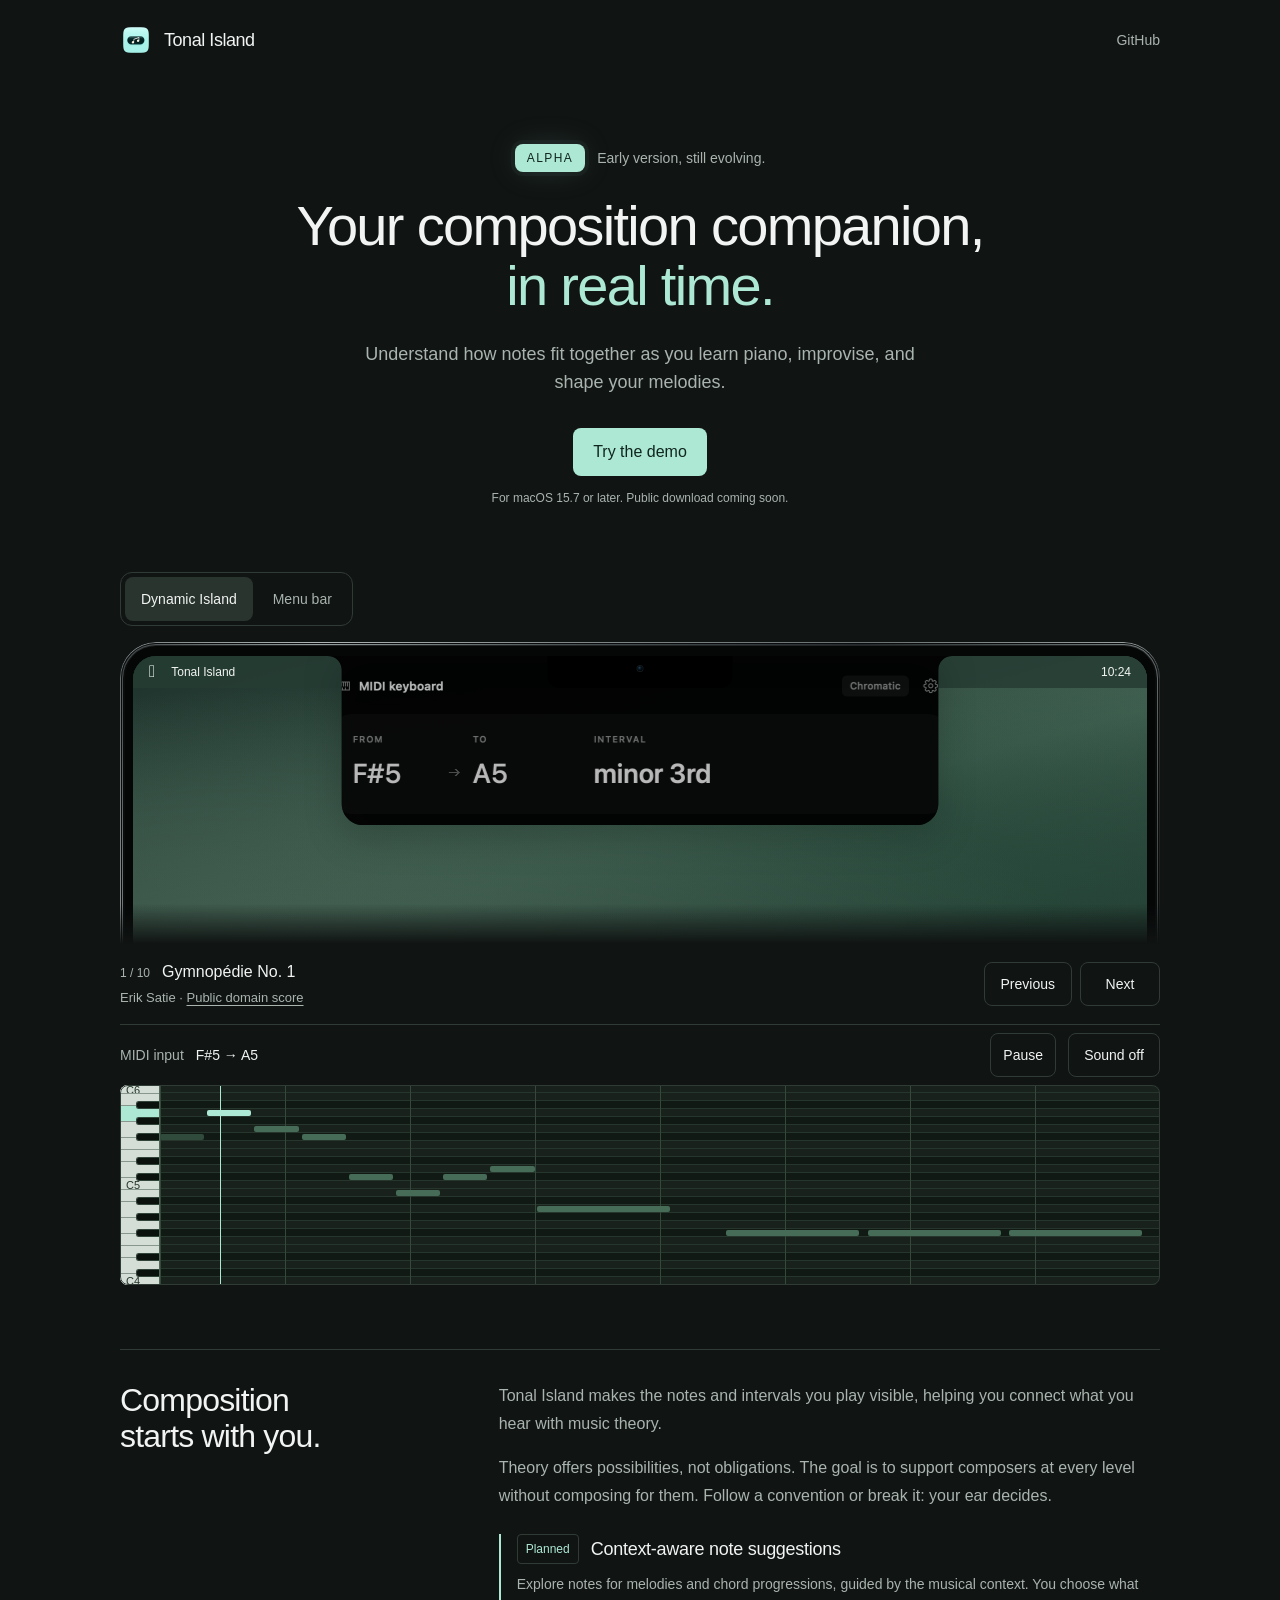
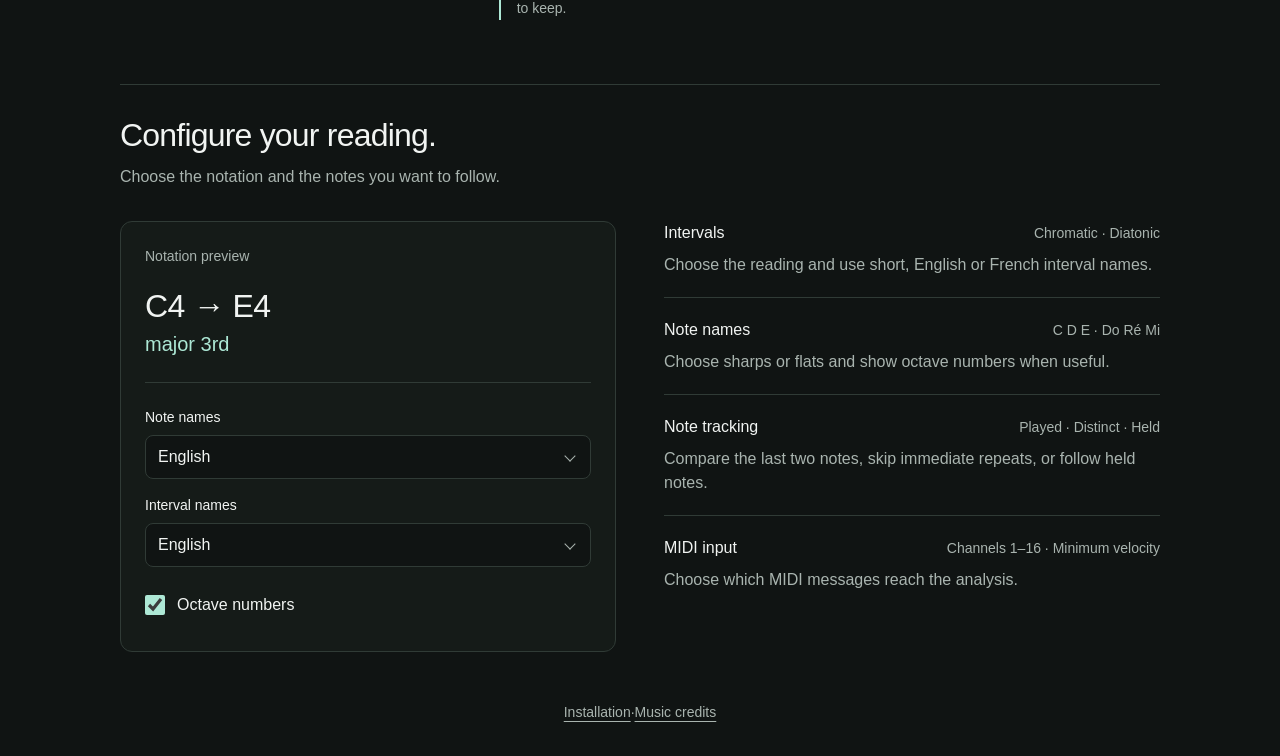
==== site/index.html @ 8c6af400 "feat(site): migrate public distribution to tonal-island-app" ====
<!doctype html>
<html lang="en">
<head>
  <meta charset="utf-8">
  <meta name="viewport" content="width=device-width, initial-scale=1">
  <title>Tonal Island — Your composition companion</title>
  <meta name="description" content="See the notes and intervals you play in real time. A macOS composition companion, with a live interactive demo.">
  <meta name="theme-color" content="#101413">
  <meta name="color-scheme" content="dark">
  <meta property="og:type" content="website">
  <meta property="og:title" content="Tonal Island — Your composition companion">
  <meta property="og:description" content="See the notes and intervals you play in real time. A macOS composition companion, with a live interactive demo.">
  <meta property="og:url" content="https://fmhun.github.io/tonal-island-app/">
  <link rel="canonical" href="https://fmhun.github.io/tonal-island-app/">
  <link rel="icon" type="image/png" href="./favicon.png">
  <link rel="stylesheet" href="./assets/site.css">
  <script type="module" src="./assets/demo.js"></script>
  <script type="module" src="./assets/downloads.js"></script>
</head>
<body>
<div id="tonal-site-v2" aria-label="Tonal Island">
  <div class="ti-container">
    <header class="ti-header">
      <a class="ti-brand" href="#tonal-site-v2" aria-label="Tonal Island home">
        <img src="./assets/native/8988c69071413de0ede1.png" width="32" height="32" alt="" />
        <span>Tonal Island</span>
      </a>
      <nav class="ti-nav" aria-label="Main navigation">
        <a href="https://github.com/fmhun/tonal-island-app" target="_blank" rel="noopener noreferrer">GitHub</a>
      </nav>
    </header>
    <main>
      <section class="ti-intro" aria-labelledby="ti-title">
        <p class="ti-release"><span class="ti-alpha-badge">ALPHA</span><span class="ti-release-copy">Early version, still evolving.</span></p>
        <h1 id="ti-title">Your composition companion,<br /><span class="ti-title-accent">in real time.</span></h1>
        <p class="ti-lead">Understand how notes fit together as you learn piano, improvise, and shape your melodies.</p>
        <div class="ti-actions">
          <a class="ti-download" href="#ti-demo">Try the demo</a>
        </div>
        <p class="ti-requirements">For macOS 15.7 or later. Public download coming soon.</p>
      </section>
      <section id="ti-demo" class="ti-demo" aria-label="Product demonstration">
        <div class="ti-demo-toolbar">
          <div class="ti-modes" role="tablist" aria-label="App presentation mode">
            <button class="ti-mode" type="button" role="tab" id="ti-mode-island" aria-selected="true" aria-controls="ti-demo-panel" data-mode="island">Dynamic Island</button>
            <button class="ti-mode" type="button" role="tab" id="ti-mode-menu" aria-selected="false" aria-controls="ti-demo-panel" data-mode="menu">Menu bar</button>
          </div>
        </div>
        <div id="ti-demo-panel" role="tabpanel" aria-labelledby="ti-mode-island">
          <div class="ti-macbook">
            <div class="ti-display-bezel">
              <div class="ti-stage" data-mode="island" data-open="false" data-visible="false" aria-label="A Mac menu bar with Tonal Island showing C4 to E4, major 3rd">
                <div class="ti-wallpaper" aria-hidden="true"></div>
                <div class="ti-menubar">
                  <div class="ti-menu-left"><span class="ti-apple" aria-hidden="true"></span><span class="ti-menu-app">Tonal Island</span></div>
                  <div class="ti-menu-right">
                    <button class="ti-menu-interval" type="button" aria-label="Open Tonal Island in the menu bar" aria-expanded="false" hidden><img src="./assets/native/fe23301d2d1006d70e59.webp" alt="major 3rd" /></button>
                    <span aria-hidden="true">10:24</span>
                  </div>
                </div>
                <div class="ti-notch" aria-hidden="true"></div>
                <div class="ti-camera" aria-hidden="true"></div>
                <div class="ti-native" role="img" aria-label="Tonal Island: C4 to E4, major 3rd, 4 semitones">
                  <div class="ti-native-content">
                    <div class="ti-native-backdrop"></div>
                    <img class="ti-expanded-image" src="./assets/native/6e8cba0d7138c01b5985.webp" width="1360" height="416" alt="" aria-hidden="true" />
                    <img class="ti-compact-image" src="./assets/native/029b6e7f99f7ad53f0cb.webp" width="1360" height="416" alt="" aria-hidden="true" />
                    <div class="ti-expanded-values" aria-hidden="true">
                      <img class="ti-native-from" alt="" />
                      <img class="ti-native-to" alt="" />
                      <img class="ti-native-interval" alt="" />
                      <img class="ti-native-footer" alt="" />
                    </div>
                    <div class="ti-compact-values" aria-hidden="true"><img class="ti-native-compact-title" alt="" /></div>
                  </div>
                </div>
                <button class="ti-island-trigger" type="button" aria-label="Open Tonal Island" aria-expanded="false"></button>
              </div>
            </div>
          </div>
          <div class="ti-demo-footer">
            <div class="ti-midi-demo">
  <div class="ti-track-bar">
    <div class="ti-track-meta" aria-live="polite" aria-atomic="true">
      <div class="ti-track-heading"><span class="ti-track-counter">1 / 10</span><span class="ti-track-title">Gymnopédie No. 1</span></div>
      <p class="ti-track-credit"><span class="ti-track-composer">Erik Satie</span><span aria-hidden="true"> · </span><a class="ti-track-source" href="https://www.mutopiaproject.org/cgibin/piece-info.cgi?id=37" target="_blank" rel="noopener noreferrer">Public domain score</a></p>
    </div>
    <div class="ti-track-navigation" role="group" aria-label="Choose a melody">
      <button class="ti-track-previous cursor-interaction" type="button" aria-label="Previous melody">Previous</button>
      <button class="ti-track-next cursor-interaction" type="button" aria-label="Next melody">Next</button>
    </div>
  </div>
  <div class="ti-midi-toolbar">
    <span class="ti-midi-label">MIDI input</span>
    <span class="ti-playback-notes">G4 → C4</span>
    <button class="ti-playback-toggle cursor-interaction" type="button" aria-label="Play the demo">Play</button>
    <button class="ti-sound-toggle cursor-interaction" type="button" aria-label="Turn sound on" aria-pressed="false">Sound off</button>
  </div>
  <p class="ti-audio-notice" role="status" hidden>Audio unavailable in this preview.</p>
  <div class="ti-piano-roll" role="img" aria-label="MIDI piano roll from C4 to C5">
    <div class="ti-roll-keys" aria-hidden="true"></div>
    <div class="ti-roll-grid" aria-hidden="true">
      <div class="ti-roll-notes"></div>
      <div class="ti-playhead"></div>
    </div>
  </div>
</div>


          </div>
        </div>
      </section>
      <section class="ti-philosophy" aria-labelledby="ti-philosophy-title">
        <h2 id="ti-philosophy-title">Composition starts with you.</h2>
        <div class="ti-philosophy-copy">
          <p>Tonal Island makes the notes and intervals you play visible, helping you connect what you hear with music theory.</p>
          <p>Theory offers possibilities, not obligations. The goal is to support composers at every level without composing for them. Follow a convention or break it: your ear decides.</p>
          <aside class="ti-roadmap" aria-labelledby="ti-roadmap-title">
            <div class="ti-roadmap-title"><span class="ti-planned">Planned</span><h3 id="ti-roadmap-title">Context-aware note suggestions</h3></div>
            <p>Explore notes for melodies and chord progressions, guided by the musical context. You choose what to keep.</p>
          </aside>
        </div>
      </section>
      <section class="ti-configuration" aria-labelledby="ti-configuration-title">
  <header class="ti-config-header">
    <h2 id="ti-configuration-title">Configure your reading.</h2>
    <p>Choose the notation and the notes you want to follow.</p>
  </header>

  <div class="ti-config-layout">
    <div class="ti-config-preview-panel">
      <p class="ti-config-preview-label">Notation preview</p>
      <div class="ti-config-preview" role="status" aria-live="polite" aria-atomic="true">
        <p class="ti-config-preview-notes" data-ti-config-notes>C4 → E4</p>
        <p class="ti-config-preview-interval" data-ti-config-interval>major 3rd</p>
      </div>

      <div class="ti-config-controls">
        <div class="ti-config-field">
          <label for="ti-config-language">Note names</label>
          <div class="ti-config-select">
            <select id="ti-config-language" class="cursor-interaction" name="ti-config-language">
              <option value="english" selected>English</option>
              <option value="latin">Latin</option>
            </select>
          </div>
        </div>

        <div class="ti-config-field">
          <label for="ti-config-naming">Interval names</label>
          <div class="ti-config-select">
            <select id="ti-config-naming" class="cursor-interaction" name="ti-config-naming">
              <option value="short">Short</option>
              <option value="english" selected>English</option>
              <option value="french">French</option>
            </select>
          </div>
        </div>

        <label class="ti-config-checkbox cursor-interaction" for="ti-config-octaves">
          <input id="ti-config-octaves" class="cursor-interaction" name="ti-config-octaves" type="checkbox" checked />
          <span>Octave numbers</span>
        </label>
      </div>
    </div>

    <div class="ti-config-capabilities">
      <div class="ti-config-row">
        <div class="ti-config-row-heading">
          <h3>Intervals</h3>
          <p class="ti-config-example">Chromatic · Diatonic</p>
        </div>
        <p class="ti-config-row-body">Choose the reading and use short, English or French interval names.</p>
      </div>
      <div class="ti-config-row">
        <div class="ti-config-row-heading">
          <h3>Note names</h3>
          <p class="ti-config-example">C D E · Do Ré Mi</p>
        </div>
        <p class="ti-config-row-body">Choose sharps or flats and show octave numbers when useful.</p>
      </div>
      <div class="ti-config-row">
        <div class="ti-config-row-heading">
          <h3>Note tracking</h3>
          <p class="ti-config-example">Played · Distinct · Held</p>
        </div>
        <p class="ti-config-row-body">Compare the last two notes, skip immediate repeats, or follow held notes.</p>
      </div>
      <div class="ti-config-row">
        <div class="ti-config-row-heading">
          <h3>MIDI input</h3>
          <p class="ti-config-example">Channels 1–16 · Minimum velocity</p>
        </div>
        <p class="ti-config-row-body">Choose which MIDI messages reach the analysis.</p>
      </div>
    </div>
  </div>
</section>


    </main>
  </div>
</div>

<footer class="site-footer"><a href="./installation.html">Installation</a><span aria-hidden="true"> · </span><a href="./music-credits.html">Music credits</a></footer>
</body>
</html>
---- site/assets/site.css ----
html { background: #101413; color-scheme: dark; }
    body { margin: 0; min-height: 100vh; }
    .site-footer { display: flex; justify-content: center; padding: 0 24px 32px;
      color: #a9b4af; font: 14px/24px -apple-system, BlinkMacSystemFont, "Segoe UI", sans-serif; }
    .site-footer a { color: inherit; text-underline-offset: 4px; }
    .credits { max-width: 720px; padding: 48px 24px; margin: auto; color: #f1f4f2;
      font: 16px/1.6 -apple-system, BlinkMacSystemFont, "Segoe UI", sans-serif; }
    .credits h1 { font-size: 32px; line-height: 1.2; letter-spacing: -.03em; }
    .credits a { color: #ade8d5; text-underline-offset: 4px; }
    .credits li { margin-block: 16px; }
    a:focus-visible { outline: 2px solid #ade8d5; outline-offset: 4px; }
#tonal-site-v2 {
      --ti-bg: #101413;
      --ti-text: #f1f4f2;
      --ti-secondary: #a9b4af;
      --ti-line: #303b36;
      --ti-mint: #ade8d5;
      --ti-ink: #10251d;
      --ti-space: 4px;
      color-scheme: dark;
      color: var(--ti-text);
      background: var(--ti-bg);
      font-family: -apple-system, BlinkMacSystemFont, "Segoe UI", sans-serif;
      font-size: 18px;
      line-height: 28px;
      font-weight: 400;
      text-align: left;
      isolation: isolate;
      -webkit-font-smoothing: antialiased;
    }
    #tonal-site-v2 *, #tonal-site-v2 *::before, #tonal-site-v2 *::after { box-sizing: border-box; }
    #tonal-site-v2 [hidden] { display: none !important; }
    #tonal-site-v2 h1, #tonal-site-v2 h2, #tonal-site-v2 p { margin: 0; }
    #tonal-site-v2 button, #tonal-site-v2 a { font: inherit; -webkit-tap-highlight-color: transparent; }
    #tonal-site-v2 a { color: inherit; text-decoration: none; }
    #tonal-site-v2 button { cursor: pointer; }
    #tonal-site-v2 button:focus-visible, #tonal-site-v2 a:focus-visible { outline: 2px solid var(--ti-mint); outline-offset: 4px; }
    #tonal-site-v2 .ti-container { width: min(100%, 1104px); padding-inline: 32px; margin-inline: auto; }
    #tonal-site-v2 .ti-header { min-height: 80px; display: flex; align-items: center; justify-content: space-between; gap: 24px; }
    #tonal-site-v2 .ti-brand { display: inline-flex; align-items: center; gap: 12px; flex-shrink: 0; font-size: 18px; line-height: 24px; font-weight: 500; letter-spacing: -.025em; }
    #tonal-site-v2 .ti-brand img { width: 32px; height: 32px; display: block; }
    #tonal-site-v2 .ti-nav { display: flex; align-items: center; gap: 24px; font-size: 14px; line-height: 20px; color: var(--ti-secondary); }
    #tonal-site-v2 .ti-nav a { padding-block: 12px; }
    #tonal-site-v2 .ti-nav a:hover { color: var(--ti-text); }
    #tonal-site-v2 .ti-intro { padding-top: 64px; text-align: center; max-width: 920px; margin-inline: auto; }
    #tonal-site-v2 .ti-release { display: flex; align-items: center; justify-content: center; flex-wrap: wrap; gap: 12px; margin-bottom: 24px; }
    #tonal-site-v2 .ti-alpha-badge { display: inline-block; flex-shrink: 0; padding: 4px 12px; border-radius: 8px; background: var(--ti-mint); color: var(--ti-ink); font-size: 12px; line-height: 20px; font-weight: 500; letter-spacing: .12em; box-shadow: 0 0 0 4px #ade8d50a, 0 0 32px #ade8d51f; }
    #tonal-site-v2 .ti-release-copy { color: var(--ti-secondary); font-size: 14px; line-height: 20px; }
    #tonal-site-v2 h1 { font-size: 56px; line-height: 60px; letter-spacing: -.03em; font-weight: 500; text-wrap: balance; }
    #tonal-site-v2 .ti-title-accent { color: var(--ti-mint); }
    #tonal-site-v2 .ti-lead { max-width: 560px; margin: 24px auto 0; color: var(--ti-secondary); font-size: 18px; line-height: 28px; text-wrap: pretty; }
    #tonal-site-v2 .ti-actions { display: flex; align-items: center; justify-content: center; gap: 16px; margin-top: 32px; }
    #tonal-site-v2 .ti-download { display: inline-flex; align-items: center; justify-content: center; min-height: 48px; padding: 12px 20px; border: 0; border-radius: 8px; background: var(--ti-mint); color: var(--ti-ink); font-size: 16px; line-height: 24px; font-weight: 500; }
    #tonal-site-v2 .ti-download:hover { background: #c1f0e1; }
    #tonal-site-v2 .ti-requirements { margin-top: 12px; font-size: 12px; line-height: 20px; color: var(--ti-secondary); }
    #tonal-site-v2 .ti-download-note { margin-top: 8px; font-size: 13px; line-height: 20px; color: var(--ti-secondary); }
    #tonal-site-v2 .ti-demo { padding-top: 64px; }
    #tonal-site-v2 .ti-demo-toolbar { display: flex; justify-content: space-between; align-items: center; flex-wrap: wrap; gap: 16px; margin-bottom: 16px; }
    #tonal-site-v2 .ti-modes { display: flex; gap: 4px; padding: 4px; border: 1px solid var(--ti-line); border-radius: 12px; }
    #tonal-site-v2 .ti-mode { border: 0; border-radius: 8px; background: transparent; color: var(--ti-secondary); padding: 8px 16px; font-size: 14px; line-height: 20px; font-weight: 500; min-height: 44px; }
    #tonal-site-v2 .ti-mode[aria-selected="true"] { background: #29342e; color: var(--ti-text); }
    #tonal-site-v2 .ti-macbook { position: relative; padding: 3px 3px 0; border-radius: 36px 36px 0 0; background: linear-gradient(112deg, #414748 0%, #979e9e 17%, #4c5354 38%, #252b2c 64%, #727a7a 87%, #343b3b 100%); box-shadow: inset 0 1px 0 #d0d7d766, inset 1px 0 0 #d0d7d733, inset -1px 0 0 #0008; -webkit-mask-image: linear-gradient(to bottom, #000 calc(100% - 40px), transparent); mask-image: linear-gradient(to bottom, #000 calc(100% - 40px), transparent); }
    #tonal-site-v2 .ti-macbook::before { content: ""; position: absolute; z-index: 7; inset: 1px 1px 0; border: 1px solid #090b0c; border-bottom: 0; border-radius: 35px 35px 0 0; pointer-events: none; }
    #tonal-site-v2 .ti-display-bezel { position: relative; padding: 11px 10px 0; border-radius: 33px 33px 0 0; background: #050707; box-shadow: inset 0 1px 0 #cbd1d126, inset 2px 0 0 #ffffff06, inset -2px 0 0 #ffffff06; }
    #tonal-site-v2 .ti-stage { --ti-native-width: 680px; --ti-menu-height: 32px; --ti-menu-font: 12px; --ti-menu-line: 16px; --ti-menu-gap: 16px; --ti-menu-padding: 16px; --ti-apple-font: 17px; position: relative; height: 288px; overflow: hidden; border: 0; border-radius: 23px 23px 0 0; background: #21352d; }
    #tonal-site-v2 .ti-wallpaper { position: absolute; inset: 0; background: radial-gradient(ellipse at 20% 110%, #537363 0, transparent 64%), radial-gradient(ellipse at 82% 80%, #2c5142 0, transparent 63%), linear-gradient(165deg, #1c302a 0%, #416151 58%, #233a31 100%); }
    #tonal-site-v2 .ti-wallpaper::after { content: ""; position: absolute; inset: var(--ti-menu-height) 0 0; background: linear-gradient(180deg, transparent 0%, #14251d44 100%); }
    #tonal-site-v2 .ti-menubar { position: absolute; z-index: 1; height: var(--ti-menu-height); inset: 0 0 auto; display: flex; align-items: center; justify-content: space-between; padding-inline: var(--ti-menu-padding); background: #263d33dd; color: #f1f4f2; font-family: -apple-system, BlinkMacSystemFont, sans-serif; font-size: var(--ti-menu-font); line-height: var(--ti-menu-line); }
    #tonal-site-v2 .ti-menu-left { display: flex; align-items: center; gap: var(--ti-menu-gap); font-weight: 500; }
    #tonal-site-v2 .ti-apple { font-size: var(--ti-apple-font); line-height: var(--ti-menu-line); }
    #tonal-site-v2 .ti-menu-right { display: flex; align-items: center; gap: var(--ti-menu-gap); }
    #tonal-site-v2 .ti-menu-interval { display: block; border: 0; background: transparent; color: inherit; padding: 0 4px; min-height: var(--ti-menu-height); }
    #tonal-site-v2 .ti-menu-interval img { display: block; width: auto; height: var(--ti-menu-height); }
    #tonal-site-v2 .ti-notch { position: absolute; z-index: 3; width: calc(var(--ti-native-width) * 185 / 680); height: calc(var(--ti-native-width) * 32 / 680); top: 0; left: 50%; transform: translateX(-50%); border-radius: 0 0 calc(var(--ti-native-width) * 12 / 680) calc(var(--ti-native-width) * 12 / 680); background: #000; pointer-events: none; }
    #tonal-site-v2 .ti-camera { position: absolute; z-index: 6; left: 50%; top: calc(var(--ti-menu-height) * .32); transform: translateX(-50%); width: max(3px, calc(var(--ti-native-width) * 5 / 680)); height: max(3px, calc(var(--ti-native-width) * 5 / 680)); border-radius: 50%; background: radial-gradient(circle at 40% 35%, #204354 0%, #0b1d2b 28%, #03070b 60%, #000 100%); box-shadow: 0 0 0 1px #141a1e; pointer-events: none; }
    #tonal-site-v2 .ti-native { position: absolute; z-index: 4; top: 0; left: 50%; transform: translateX(-50%); pointer-events: none; filter: drop-shadow(0 12px 18px #0003); }
    #tonal-site-v2 .ti-native-content { position: absolute; inset: 0; overflow: hidden; }
    #tonal-site-v2 .ti-native-backdrop { position: absolute; inset: 0; background: #000; }
    #tonal-site-v2 .ti-expanded-image, #tonal-site-v2 .ti-compact-image { position: absolute; top: 0; left: 50%; transform: translateX(-50%); width: var(--ti-native-width); max-width: none; height: auto; display: block; }
    #tonal-site-v2 .ti-stage[data-mode="menu"] .ti-native { top: var(--ti-menu-height); left: auto; right: 8px; transform: none; }
    #tonal-site-v2 .ti-stage[data-mode="menu"][data-visible="false"] .ti-native { visibility: hidden; }
    #tonal-site-v2 .ti-island-trigger { position: absolute; z-index: 5; border: 0; padding: 0; background: transparent; top: 0; width: min(var(--ti-native-width), 100%); height: calc(var(--ti-native-width) * 32 / 680); left: 50%; transform: translateX(-50%); border-radius: 0 0 8px 8px; }
    #tonal-site-v2 .ti-stage[data-open="true"] .ti-island-trigger { width: var(--ti-native-width); height: calc(var(--ti-native-width) * 208 / 680); }
    #tonal-site-v2 .ti-stage[data-mode="menu"] .ti-island-trigger { top: var(--ti-menu-height); left: auto; right: 8px; transform: none; }
    #tonal-site-v2 .ti-stage[data-mode="menu"][data-visible="false"] .ti-island-trigger { display: none; }
    #tonal-site-v2 .ti-demo-footer { display: flex; justify-content: space-between; align-items: flex-start; gap: 24px; padding-top: 16px; }
    #tonal-site-v2 .ti-philosophy { display: grid; grid-template-columns: minmax(0, 1fr) minmax(0, 2fr); gap: 48px; margin-top: 64px; padding-top: 32px; border-top: 1px solid var(--ti-line); }
    #tonal-site-v2 .ti-philosophy h2 { max-width: 280px; font-size: 32px; line-height: 36px; font-weight: 500; letter-spacing: -.025em; text-wrap: balance; }
    #tonal-site-v2 .ti-philosophy-copy { max-width: 640px; min-width: 0; }
    #tonal-site-v2 .ti-philosophy-copy > p { font-size: 16px; line-height: 28px; color: var(--ti-secondary); }
    #tonal-site-v2 .ti-philosophy-copy > p + p { margin-top: 16px; }
    #tonal-site-v2 .ti-roadmap { margin-top: 24px; padding-left: 16px; border-left: 2px solid var(--ti-mint); }
    #tonal-site-v2 .ti-roadmap-title { display: flex; align-items: center; flex-wrap: wrap; gap: 12px; }
    #tonal-site-v2 .ti-roadmap h3 { margin: 0; font-size: 18px; line-height: 24px; font-weight: 500; letter-spacing: -.015em; }
    #tonal-site-v2 .ti-planned { display: inline-block; padding: 4px 8px; border: 1px solid var(--ti-line); border-radius: 4px; color: var(--ti-mint); font-size: 12px; line-height: 20px; }
    #tonal-site-v2 .ti-roadmap p { margin-top: 8px; font-size: 14px; line-height: 24px; color: var(--ti-secondary); }
    #tonal-site-v2 .ti-midi-demo {
  --ti-roll-columns: 8;
  flex: 1 1 0;
  width: 100%;
  min-width: 0;
  max-width: 100%;
}

#tonal-site-v2 .ti-midi-toolbar {
  display: grid;
  grid-template-columns: auto minmax(0, 1fr) auto auto;
  align-items: center;
  gap: 12px;
  min-height: 44px;
  margin-bottom: 8px;
}

#tonal-site-v2 .ti-midi-label {
  flex: 0 0 auto;
  color: var(--ti-secondary);
  font-size: 14px;
  line-height: 20px;
  font-weight: 400;
}

#tonal-site-v2 .ti-playback-notes {
  min-width: 0;
  overflow: hidden;
  color: var(--ti-text);
  font-size: 14px;
  line-height: 20px;
  font-weight: 500;
  font-variant-numeric: tabular-nums;
  white-space: nowrap;
  text-overflow: ellipsis;
}

#tonal-site-v2 .ti-playback-toggle,
#tonal-site-v2 .ti-sound-toggle {
  flex: 0 0 auto;
  min-width: 64px;
  min-height: 44px;
  padding: 8px 12px;
  border: 1px solid var(--ti-line);
  border-radius: 8px;
  background: transparent;
  color: var(--ti-text);
  font-size: 14px;
  line-height: 24px;
  font-weight: 500;
}

#tonal-site-v2 .ti-playback-toggle:hover,
#tonal-site-v2 .ti-sound-toggle:hover {
  background: #213027;
}

#tonal-site-v2 .ti-playback-toggle:disabled,
#tonal-site-v2 .ti-sound-toggle:disabled {
  opacity: 0.45;
  cursor: default;
}

#tonal-site-v2 .ti-sound-toggle[aria-pressed="true"] {
  background: #29342e;
}

#tonal-site-v2 .ti-piano-roll {
  position: relative;
  width: 100%;
  height: 156px;
  overflow: hidden;
  border-radius: 8px;
  background: #18211c;
}

#tonal-site-v2 .ti-piano-roll::after {
  content: "";
  position: absolute;
  z-index: 6;
  inset: 0;
  border: 1px solid var(--ti-line);
  border-radius: inherit;
  pointer-events: none;
}

#tonal-site-v2 .ti-roll-keys {
  position: absolute;
  z-index: 2;
  inset: 0 auto 0 0;
  width: 40px;
  overflow: hidden;
  background: #d4ddd6;
  border-right: 1px solid #52695a;
}

#tonal-site-v2 .ti-roll-key {
  position: absolute;
  z-index: 1;
  left: 0;
  display: flex;
  align-items: center;
  justify-content: flex-start;
  width: 100%;
  padding-left: 6px;
  border-top: 1px solid #87978d;
  background: #d4ddd6;
  color: #24362a;
  font-size: 11px;
  line-height: 12px;
  font-weight: 500;
  user-select: none;
}

#tonal-site-v2 .ti-roll-key.is-black {
  z-index: 3;
  left: 40%;
  width: 60%;
  padding: 0;
  border: 1px solid #31443a;
  border-right: 0;
  border-radius: 3px 0 0 3px;
  background: #0b120e;
}

#tonal-site-v2 .ti-roll-key span {
  position: absolute;
  left: 6px;
  transform: translateY(-50%);
}

#tonal-site-v2 .ti-roll-key.is-active {
  background: var(--ti-mint);
  color: var(--ti-ink);
}

#tonal-site-v2 .ti-roll-key.is-black.is-active {
  background: #68b397;
}

#tonal-site-v2 .ti-roll-grid {
  position: absolute;
  inset: 0 0 0 40px;
  overflow: hidden;
  background: #18211c;
}

#tonal-site-v2 .ti-roll-lane {
  position: absolute;
  z-index: 0;
  left: 0;
  right: 0;
  border-bottom: 1px solid #26362c;
  background: #18211c;
}

#tonal-site-v2 .ti-roll-lane.is-black {
  background: #111914;
}

#tonal-site-v2 .ti-roll-notes {
  position: absolute;
  z-index: 1;
  inset: 0;
  background-image: linear-gradient(to right, #34483b 1px, transparent 1px);
  background-size: calc(100% / var(--ti-roll-columns)) 100%;
  pointer-events: none;
}

#tonal-site-v2 .ti-roll-note {
  position: absolute;
  min-width: 2px;
  border-radius: 2px;
  background: #466b57;
  pointer-events: none;
}

#tonal-site-v2 .ti-roll-note.is-past {
  background: #304b3c;
}

#tonal-site-v2 .ti-roll-note.is-active {
  background: var(--ti-mint);
}

#tonal-site-v2 .ti-playhead {
  position: absolute;
  z-index: 4;
  top: 0;
  bottom: 0;
  left: 0;
  width: 1px;
  background: var(--ti-mint);
  pointer-events: none;
}

    #tonal-site-v2 .ti-configuration {
  max-width: 100%;
  margin-top: 64px;
  padding-top: 32px;
  padding-bottom: 48px;
  border-top: 1px solid var(--ti-line);
}

#tonal-site-v2 .ti-config-header {
  margin-bottom: 32px;
}

#tonal-site-v2 .ti-config-header h2 {
  margin: 0;
  color: var(--ti-text);
  font-size: 32px;
  line-height: 36px;
  font-weight: 500;
  letter-spacing: -.025em;
}

#tonal-site-v2 .ti-config-header p {
  margin: 12px 0 0;
  color: var(--ti-secondary);
  font-size: 16px;
  line-height: 24px;
  font-weight: 400;
}

#tonal-site-v2 .ti-config-layout {
  display: grid;
  grid-template-columns: minmax(0, 1fr) minmax(0, 1fr);
  align-items: start;
  gap: 48px;
  max-width: 100%;
}

#tonal-site-v2 .ti-config-preview-panel {
  width: 100%;
  min-width: 0;
  max-width: 100%;
  padding: 24px;
  border: 1px solid var(--ti-line);
  border-radius: 12px;
  background: #151b18;
}

#tonal-site-v2 .ti-config-preview-label {
  margin: 0;
  color: var(--ti-secondary);
  font-size: 14px;
  line-height: 20px;
  font-weight: 500;
}

#tonal-site-v2 .ti-config-preview {
  min-width: 0;
  padding-top: 20px;
  padding-bottom: 24px;
  border-bottom: 1px solid var(--ti-line);
}

#tonal-site-v2 .ti-config-preview-notes {
  margin: 0;
  color: var(--ti-text);
  font-size: 32px;
  line-height: 40px;
  font-weight: 500;
  font-variant-numeric: tabular-nums;
  letter-spacing: -.02em;
}

#tonal-site-v2 .ti-config-preview-interval {
  margin: 4px 0 0;
  color: var(--ti-mint);
  font-size: 20px;
  line-height: 28px;
  font-weight: 400;
}

#tonal-site-v2 .ti-config-controls {
  display: grid;
  gap: 16px;
  min-width: 0;
  margin-top: 24px;
}

#tonal-site-v2 .ti-config-field {
  min-width: 0;
}

#tonal-site-v2 .ti-config-field label {
  display: block;
  margin-bottom: 8px;
  color: var(--ti-text);
  font-size: 14px;
  line-height: 20px;
  font-weight: 500;
}

#tonal-site-v2 .ti-config-select {
  position: relative;
  min-width: 0;
}

#tonal-site-v2 .ti-config-select::after {
  content: "";
  position: absolute;
  top: calc(50% - 5px);
  right: 17px;
  width: 8px;
  height: 8px;
  border-right: 1.5px solid var(--ti-secondary);
  border-bottom: 1.5px solid var(--ti-secondary);
  transform: rotate(45deg);
  pointer-events: none;
}

#tonal-site-v2 .ti-config-select select {
  display: block;
  width: 100%;
  min-width: 0;
  max-width: 100%;
  min-height: 44px;
  padding: 9px 40px 9px 12px;
  border: 1px solid var(--ti-line);
  border-radius: 8px;
  appearance: none;
  background: var(--ti-bg);
  color: var(--ti-text);
  font-family: inherit;
  font-size: 16px;
  line-height: 24px;
  font-weight: 400;
}

#tonal-site-v2 .ti-config-select select:hover {
  border-color: #50635a;
}

#tonal-site-v2 .ti-config-select select:focus-visible,
#tonal-site-v2 .ti-config-checkbox input:focus-visible {
  outline: 2px solid var(--ti-mint);
  outline-offset: 4px;
}

#tonal-site-v2 .ti-config-checkbox {
  display: flex;
  align-items: center;
  gap: 12px;
  min-height: 44px;
  color: var(--ti-text);
  font-size: 16px;
  line-height: 24px;
  font-weight: 400;
}

#tonal-site-v2 .ti-config-checkbox input {
  flex: 0 0 auto;
  width: 20px;
  height: 20px;
  margin: 0;
  accent-color: var(--ti-mint);
}

#tonal-site-v2 .ti-config-capabilities {
  min-width: 0;
  max-width: 100%;
}

#tonal-site-v2 .ti-config-row {
  padding: 20px 0;
  border-bottom: 1px solid var(--ti-line);
}

#tonal-site-v2 .ti-config-row:first-child {
  padding-top: 0;
}

#tonal-site-v2 .ti-config-row:last-child {
  padding-bottom: 0;
  border-bottom: 0;
}

#tonal-site-v2 .ti-config-row-heading {
  display: flex;
  align-items: baseline;
  justify-content: space-between;
  flex-wrap: wrap;
  gap: 4px 16px;
}

#tonal-site-v2 .ti-config-row h3 {
  margin: 0;
  color: var(--ti-text);
  font-size: 16px;
  line-height: 24px;
  font-weight: 500;
}

#tonal-site-v2 .ti-config-example {
  margin: 0;
  color: var(--ti-secondary);
  font-size: 14px;
  line-height: 20px;
  font-weight: 400;
}

#tonal-site-v2 .ti-config-row-body {
  margin: 8px 0 0;
  color: var(--ti-secondary);
  font-size: 16px;
  line-height: 24px;
  font-weight: 400;
}

@media (max-width: 740px) {
  #tonal-site-v2 .ti-configuration {
    margin-top: 48px;
    padding-top: 24px;
  }

  #tonal-site-v2 .ti-config-header h2 {
    font-size: 28px;
    line-height: 32px;
  }

  #tonal-site-v2 .ti-config-layout {
    grid-template-columns: minmax(0, 1fr);
    gap: 24px;
  }

  #tonal-site-v2 .ti-config-header {
    margin-bottom: 24px;
  }
}

    @media (max-width: 740px) {
      #tonal-site-v2 .ti-container { padding-inline: 20px; }
      #tonal-site-v2 .ti-header { min-height: 72px; }
      #tonal-site-v2 .ti-nav { gap: 16px; }
      #tonal-site-v2 .ti-intro { padding-top: 40px; }
      #tonal-site-v2 h1 { font-size: 40px; line-height: 44px; }
      #tonal-site-v2 .ti-lead { font-size: 16px; line-height: 24px; max-width: 440px; margin-top: 16px; }
      #tonal-site-v2 .ti-actions { margin-top: 24px; }
      #tonal-site-v2 .ti-demo { padding-top: 48px; }
      #tonal-site-v2 .ti-stage { height: 288px; }
      #tonal-site-v2 .ti-philosophy { grid-template-columns: 1fr; gap: 24px; margin-top: 48px; padding-top: 24px; }
      #tonal-site-v2 .ti-philosophy h2 { max-width: none; font-size: 28px; line-height: 32px; }
    }
    @media (max-width: 480px) {
      #tonal-site-v2 .ti-header { gap: 12px; }
      #tonal-site-v2 .ti-nav { font-size: 13px; gap: 12px; }
      #tonal-site-v2 .ti-brand { gap: 8px; font-size: 16px; }
      #tonal-site-v2 .ti-brand img { width: 28px; height: 28px; }
      #tonal-site-v2 h1 { font-size: 36px; line-height: 40px; }
      #tonal-site-v2 .ti-release-copy { font-size: 12px; }
      #tonal-site-v2 .ti-download { width: 100%; }
      #tonal-site-v2 .ti-macbook { padding: 2px 2px 0; border-radius: 24px 24px 0 0; }
      #tonal-site-v2 .ti-macbook::before { border-radius: 23px 23px 0 0; }
      #tonal-site-v2 .ti-display-bezel { padding: 8px 6px 0; border-radius: 22px 22px 0 0; }
      #tonal-site-v2 .ti-stage { height: 208px; border-radius: 16px 16px 0 0; }
      #tonal-site-v2 .ti-demo-toolbar { gap: 12px; }
      #tonal-site-v2 .ti-modes { width: 100%; }
      #tonal-site-v2 .ti-mode { flex: 1; min-height: 44px; padding-inline: 12px; }
      #tonal-site-v2 .ti-demo-footer { gap: 16px; flex-direction: column; }
      #tonal-site-v2 .ti-roadmap h3 { font-size: 16px; line-height: 24px; }
    }
    @media (prefers-reduced-motion: reduce) {
      #tonal-site-v2 *, #tonal-site-v2 *::before, #tonal-site-v2 *::after { scroll-behavior: auto; }
    }

#tonal-site-v2 .ti-sound-toggle { min-width: 92px; }
#tonal-site-v2 .ti-audio-notice { margin-bottom: 8px; font-size: 13px; line-height: 20px; color: var(--ti-secondary); }
@media (max-width: 480px) {
  #tonal-site-v2 .ti-midi-toolbar { grid-template-columns: minmax(0, 1fr) auto auto; gap: 0 8px; }
  #tonal-site-v2 .ti-midi-label { grid-column: 1; grid-row: 1; }
  #tonal-site-v2 .ti-playback-notes { grid-column: 1; grid-row: 2; }
  #tonal-site-v2 .ti-playback-toggle { grid-column: 2; grid-row: 1 / 3; }
  #tonal-site-v2 .ti-sound-toggle { grid-column: 3; grid-row: 1 / 3; }
}

#tonal-site-v2 .ti-expanded-values, #tonal-site-v2 .ti-compact-values { position: absolute; top: 0; left: 50%; width: var(--ti-native-width); height: calc(var(--ti-native-width) * 208 / 680); transform: translateX(-50%); pointer-events: none; }
#tonal-site-v2 .ti-expanded-values img, #tonal-site-v2 .ti-compact-values img { display: block; position: absolute; max-width: none; height: auto; }
#tonal-site-v2 .ti-track-bar { display: grid; grid-template-columns: minmax(0,1fr) auto; align-items: center; gap: 16px 24px; padding-bottom: 16px; margin-bottom: 8px; border-bottom: 1px solid var(--ti-line); }
#tonal-site-v2 .ti-track-meta { min-width: 0; }
#tonal-site-v2 .ti-track-heading { display: flex; align-items: baseline; flex-wrap: wrap; gap: 4px 12px; }
#tonal-site-v2 .ti-track-counter { color: var(--ti-secondary); font-size: 12px; line-height: 20px; font-variant-numeric: tabular-nums; }
#tonal-site-v2 .ti-track-title { color: var(--ti-text); font-size: 16px; line-height: 24px; font-weight: 500; }
#tonal-site-v2 .ti-track-credit { margin-top: 4px; color: var(--ti-secondary); font-size: 13px; line-height: 20px; }
#tonal-site-v2 .ti-track-source { text-decoration: underline; text-underline-offset: 3px; }
#tonal-site-v2 .ti-track-source:hover { color: var(--ti-text); }
#tonal-site-v2 .ti-track-navigation { display: flex; gap: 8px; }
#tonal-site-v2 .ti-track-navigation button { min-height: 44px; min-width: 80px; padding: 8px 16px; border: 1px solid var(--ti-line); border-radius: 8px; color: var(--ti-text); background: transparent; font-size: 14px; line-height: 24px; font-weight: 500; }
#tonal-site-v2 .ti-track-navigation button:hover { background: #213027; }
@media(max-width:580px) {
  #tonal-site-v2 .ti-track-bar { grid-template-columns: minmax(0,1fr); gap: 12px; }
  #tonal-site-v2 .ti-track-navigation button { flex: 1; }
}
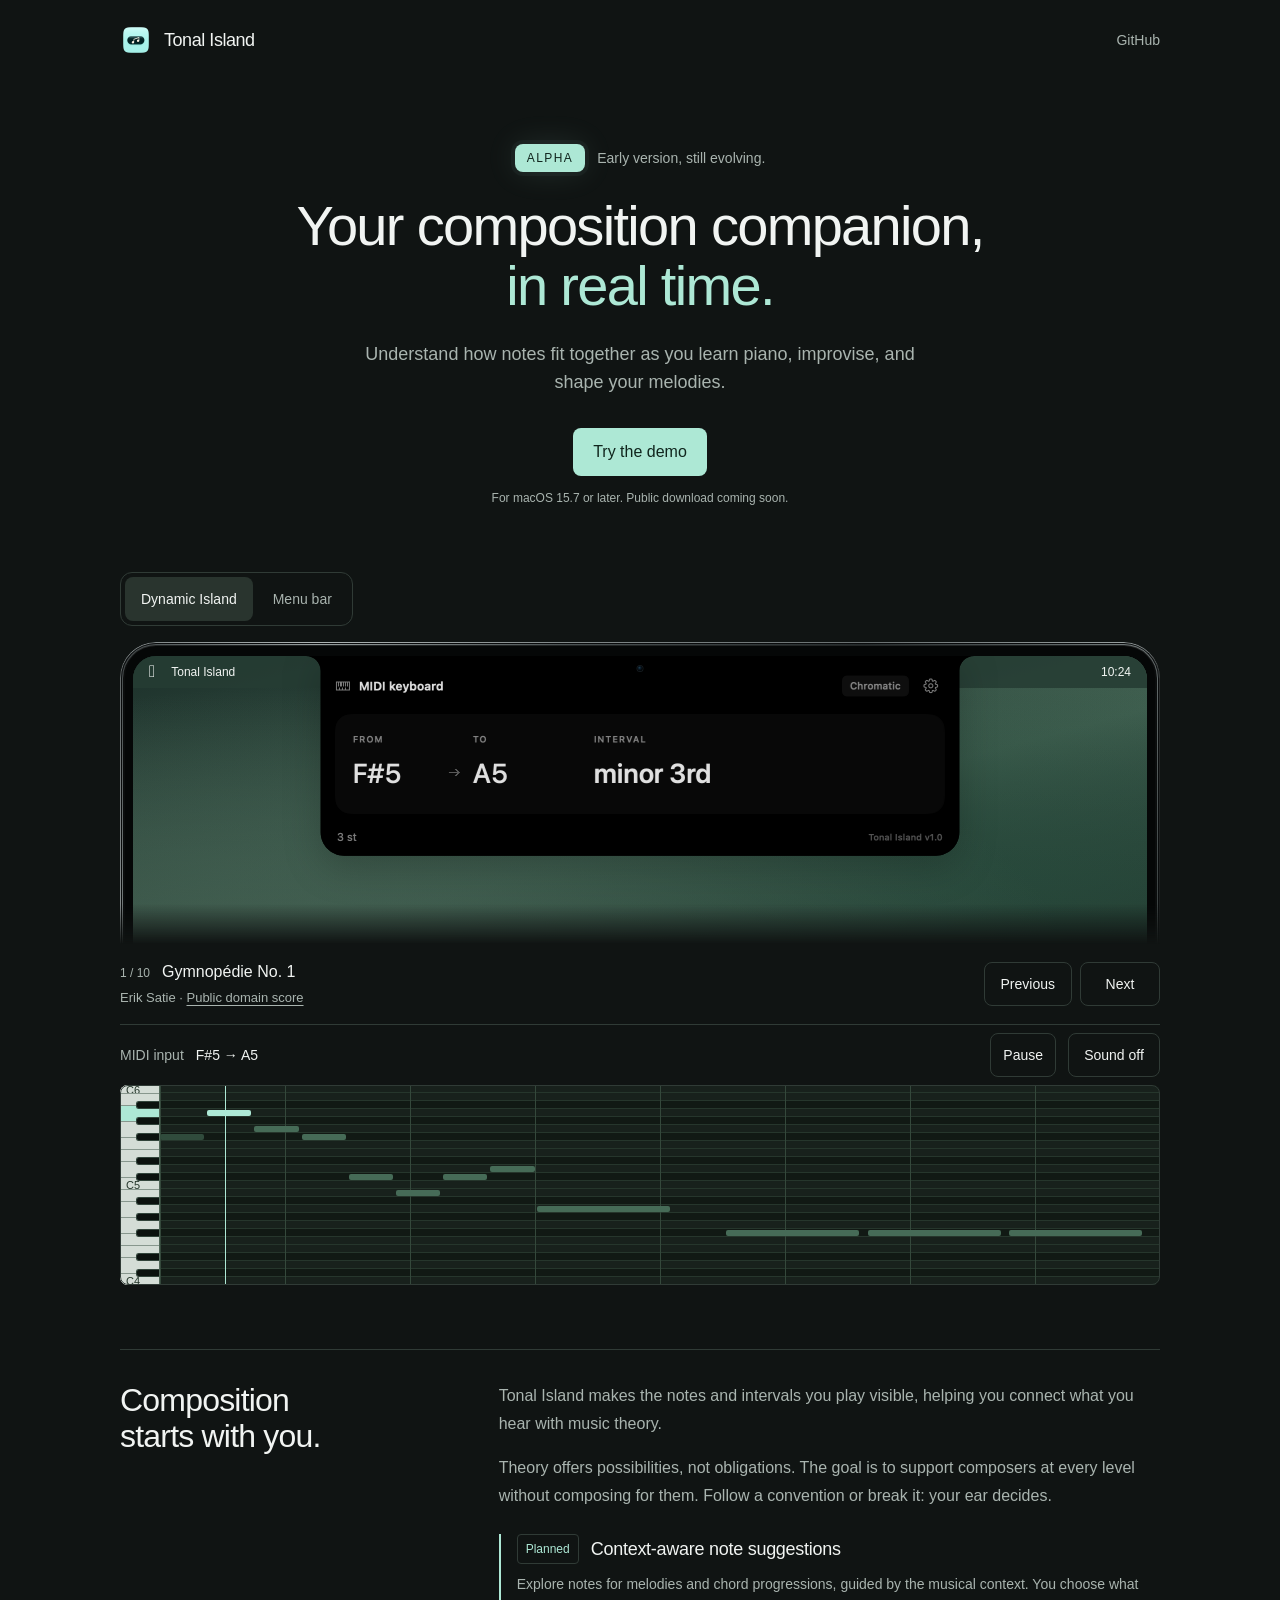
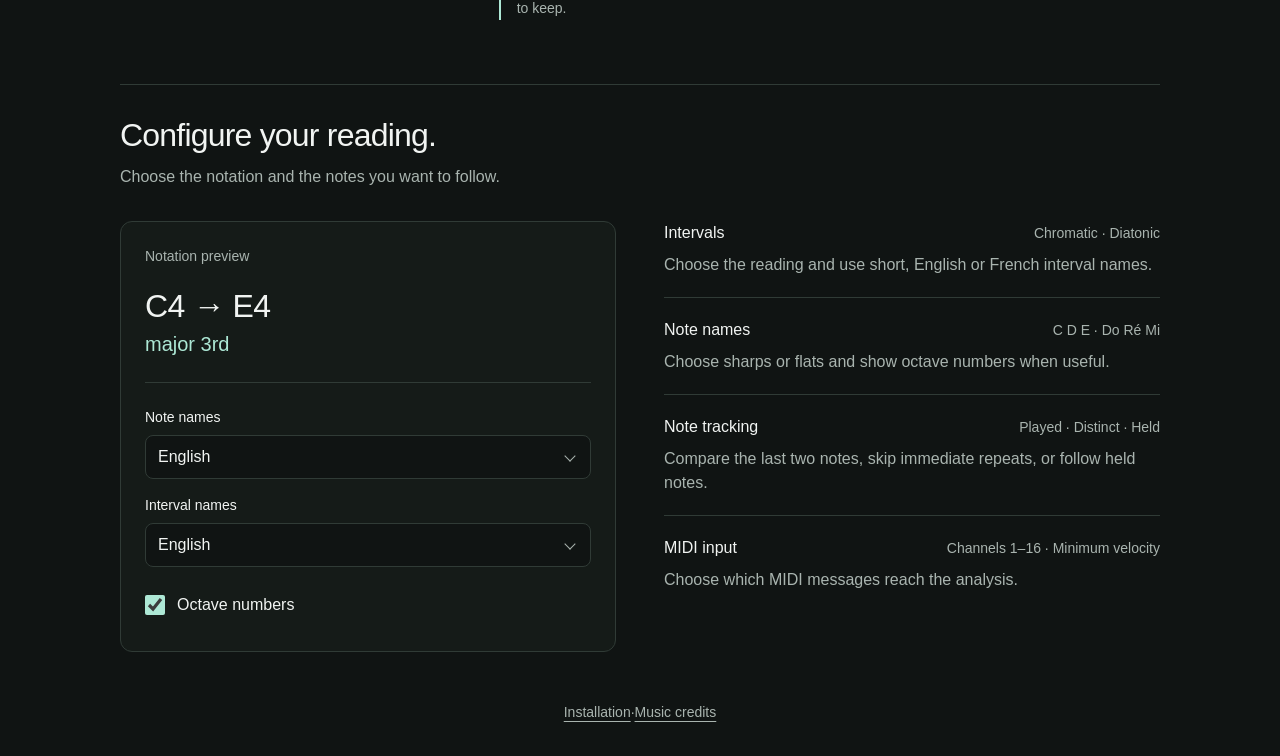
==== commit 2107e79a: "feat(site): prepare ad-hoc alpha downloads and installation guide" ====
--- a/site/index.html
+++ b/site/index.html
@@ -15,7 +15,7 @@
   <link rel="icon" type="image/png" href="./favicon.png">
   <link rel="stylesheet" href="./assets/site.css">
   <script type="module" src="./assets/demo.js"></script>
-  <script type="module" src="./assets/downloads.js"></script>
+  <script type="module" src="./assets/downloads.js?v=2"></script>
 </head>
 <body>
 <div id="tonal-site-v2" aria-label="Tonal Island">
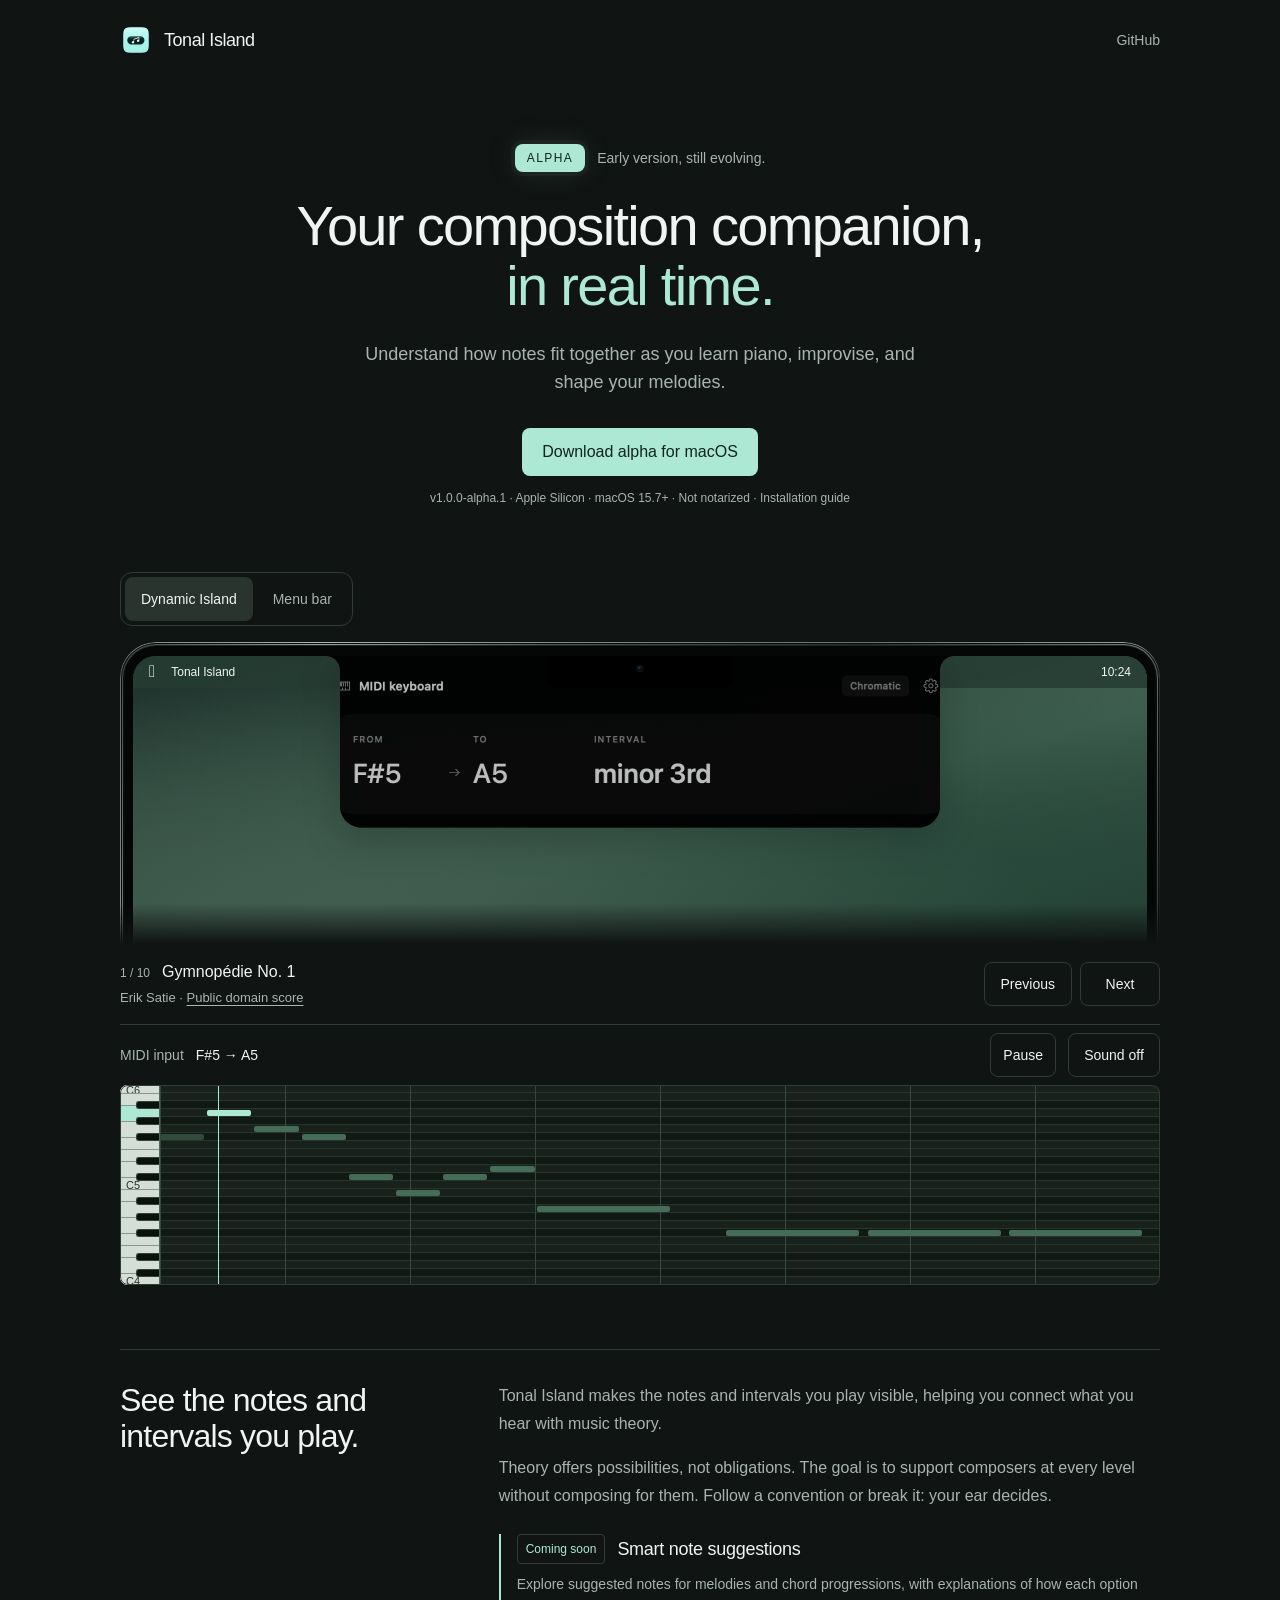
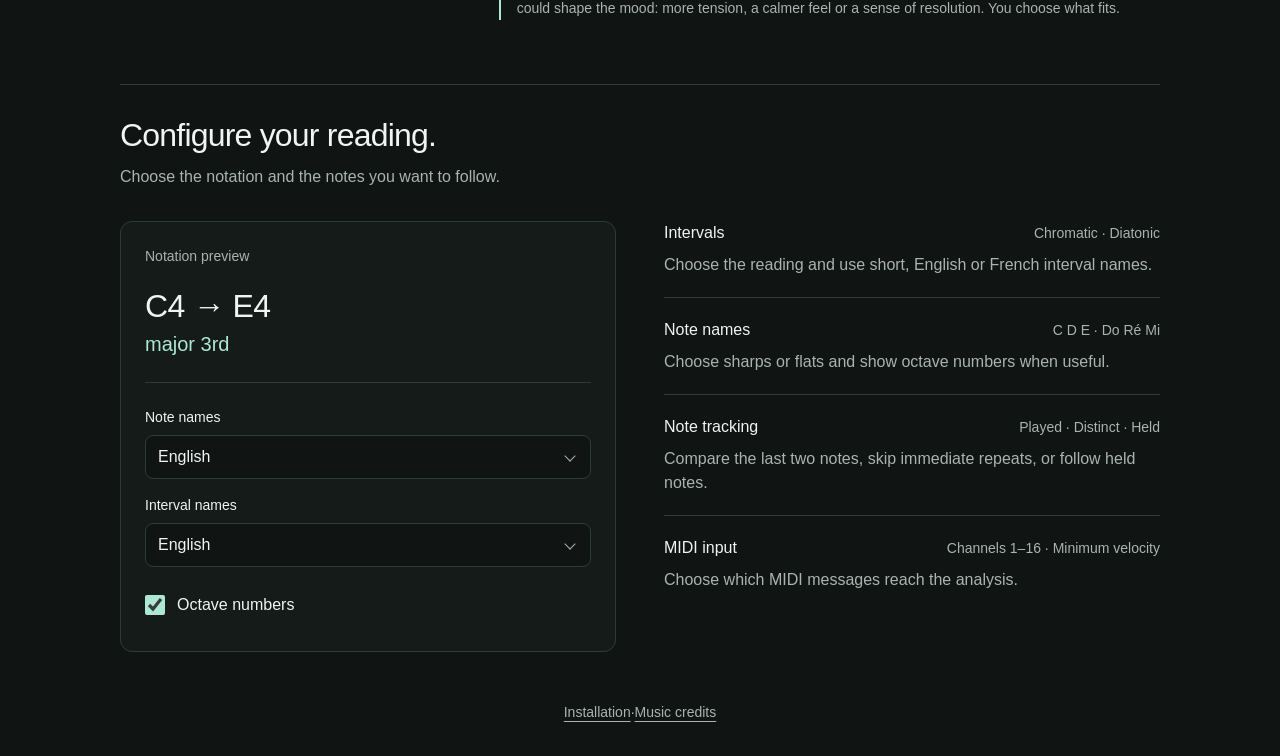
==== commit fc96a07a: "fix(site): explain live analysis and smart note suggestions" ====
--- a/site/index.html
+++ b/site/index.html
@@ -111,13 +111,13 @@
         </div>
       </section>
       <section class="ti-philosophy" aria-labelledby="ti-philosophy-title">
-        <h2 id="ti-philosophy-title">Composition starts with you.</h2>
+        <h2 id="ti-philosophy-title">See the notes and intervals you play.</h2>
         <div class="ti-philosophy-copy">
           <p>Tonal Island makes the notes and intervals you play visible, helping you connect what you hear with music theory.</p>
           <p>Theory offers possibilities, not obligations. The goal is to support composers at every level without composing for them. Follow a convention or break it: your ear decides.</p>
           <aside class="ti-roadmap" aria-labelledby="ti-roadmap-title">
-            <div class="ti-roadmap-title"><span class="ti-planned">Planned</span><h3 id="ti-roadmap-title">Context-aware note suggestions</h3></div>
-            <p>Explore notes for melodies and chord progressions, guided by the musical context. You choose what to keep.</p>
+            <div class="ti-roadmap-title"><span class="ti-planned">Coming soon</span><h3 id="ti-roadmap-title">Smart note suggestions</h3></div>
+            <p>Explore suggested notes for melodies and chord progressions, with explanations of how each option could shape the mood: more tension, a calmer feel or a sense of resolution. You choose what fits.</p>
           </aside>
         </div>
       </section>
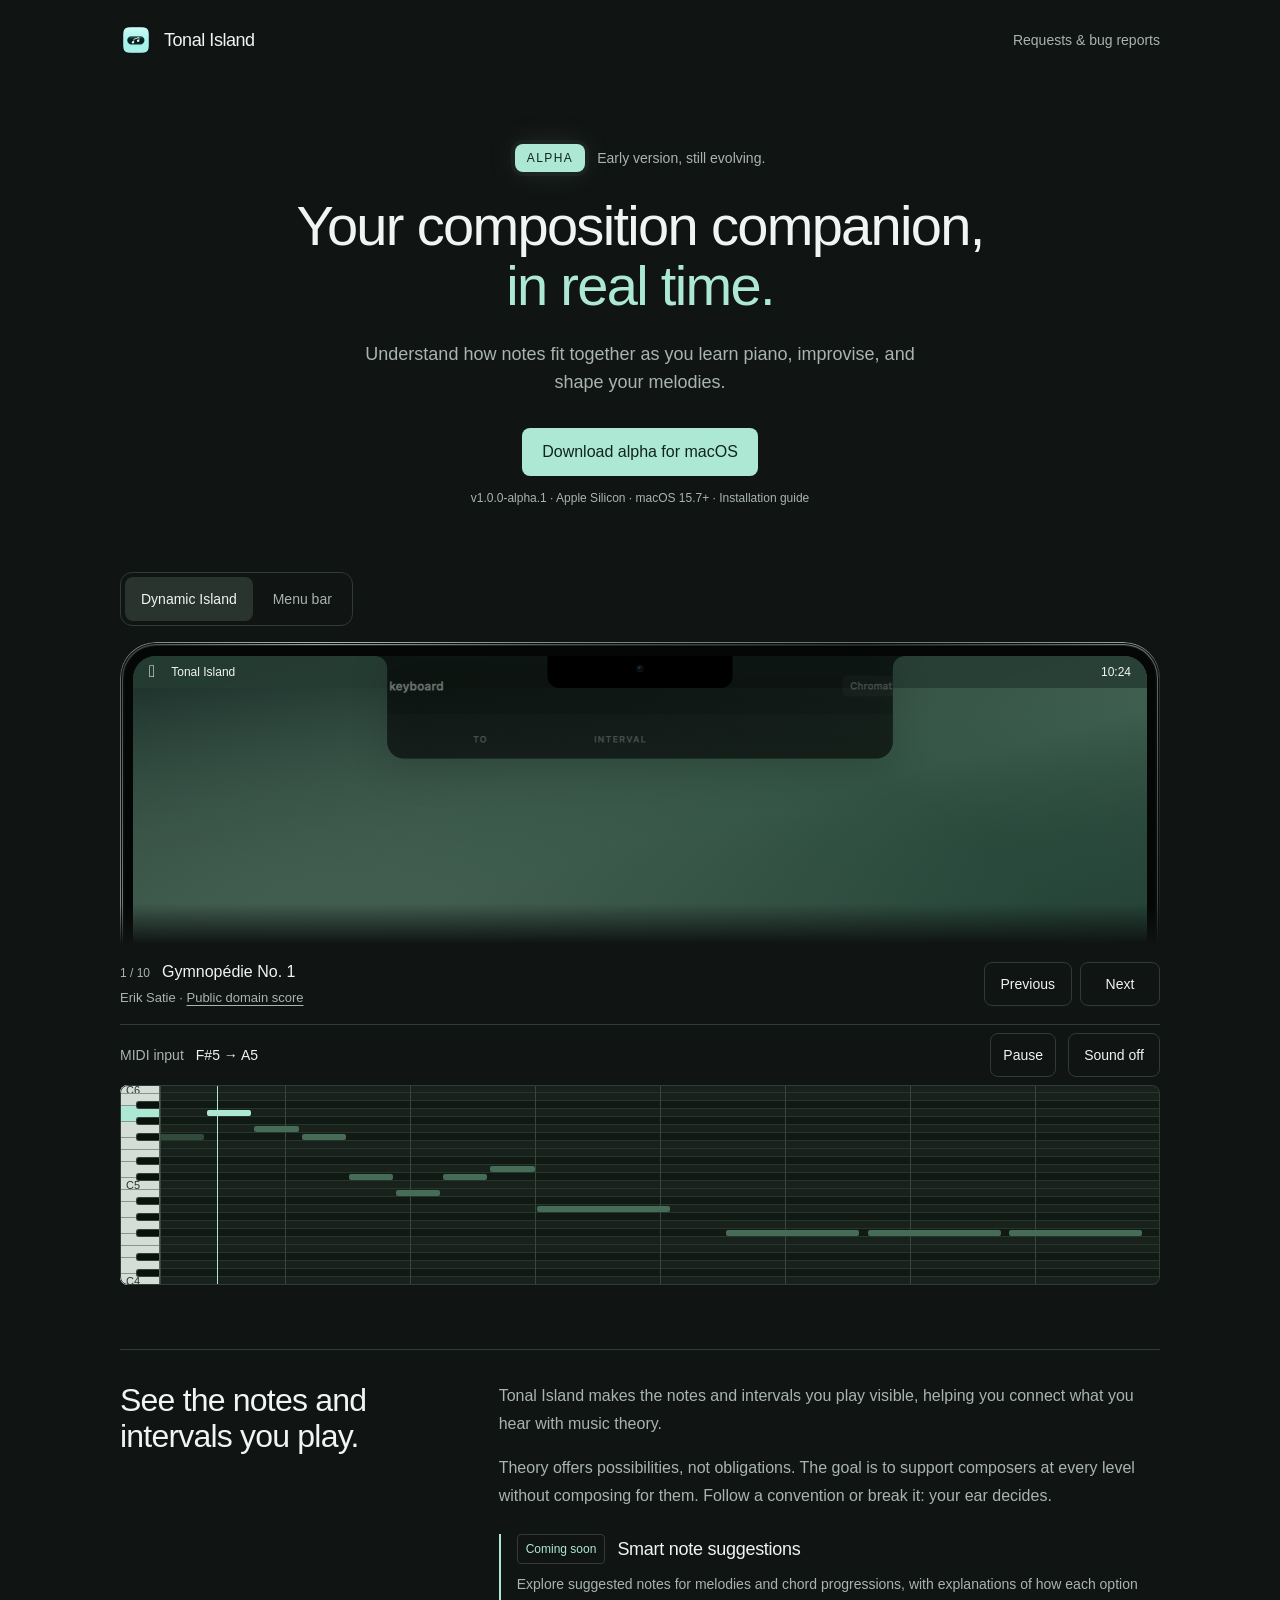
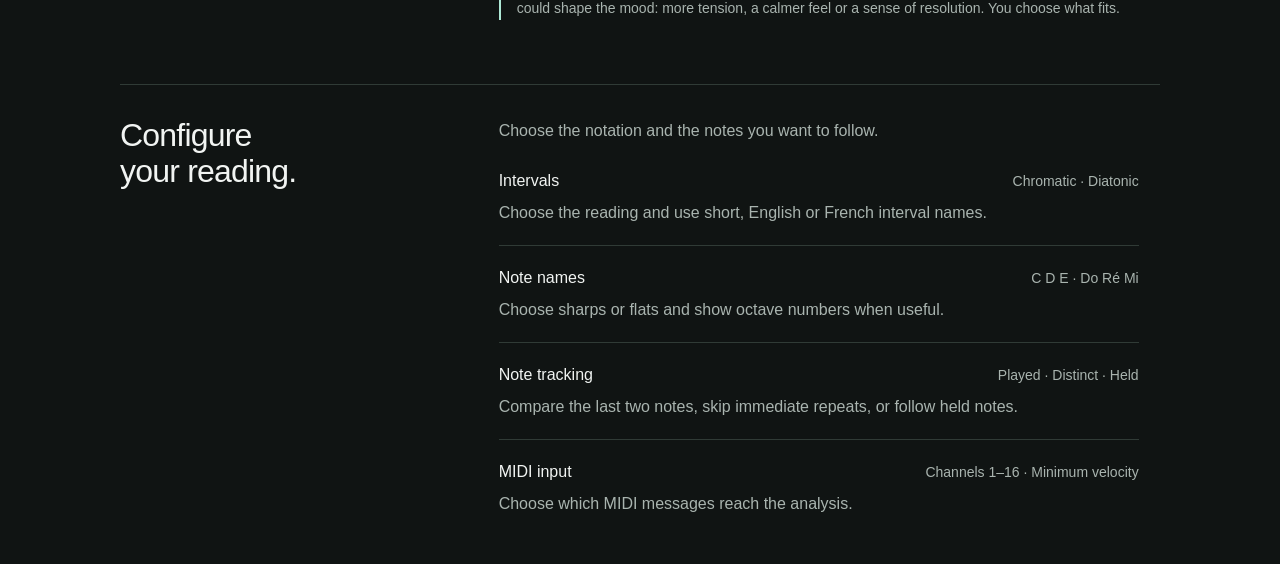
==== commit 2520c75f: "fix(site): simplify layout and stabilize the menu bar panel" ====
--- a/site/index.html
+++ b/site/index.html
@@ -13,9 +13,9 @@
   <meta property="og:url" content="https://fmhun.github.io/tonal-island-app/">
   <link rel="canonical" href="https://fmhun.github.io/tonal-island-app/">
   <link rel="icon" type="image/png" href="./favicon.png">
-  <link rel="stylesheet" href="./assets/site.css">
-  <script type="module" src="./assets/demo.js"></script>
-  <script type="module" src="./assets/downloads.js?v=2"></script>
+  <link rel="stylesheet" href="./assets/site.css?v=2">
+  <script type="module" src="./assets/demo.js?v=2"></script>
+  <script type="module" src="./assets/downloads.js?v=3"></script>
 </head>
 <body>
 <div id="tonal-site-v2" aria-label="Tonal Island">
@@ -26,7 +26,7 @@
         <span>Tonal Island</span>
       </a>
       <nav class="ti-nav" aria-label="Main navigation">
-        <a href="https://github.com/fmhun/tonal-island-app" target="_blank" rel="noopener noreferrer">GitHub</a>
+        <a href="https://github.com/fmhun/tonal-island-app/issues" target="_blank" rel="noopener noreferrer">Requests &amp; bug reports</a>
       </nav>
     </header>
     <main>
@@ -110,7 +110,7 @@
           </div>
         </div>
       </section>
-      <section class="ti-philosophy" aria-labelledby="ti-philosophy-title">
+      <section class="ti-philosophy ti-info-section" aria-labelledby="ti-philosophy-title">
         <h2 id="ti-philosophy-title">See the notes and intervals you play.</h2>
         <div class="ti-philosophy-copy">
           <p>Tonal Island makes the notes and intervals you play visible, helping you connect what you hear with music theory.</p>
@@ -121,87 +121,47 @@
           </aside>
         </div>
       </section>
-      <section class="ti-configuration" aria-labelledby="ti-configuration-title">
-  <header class="ti-config-header">
-    <h2 id="ti-configuration-title">Configure your reading.</h2>
-    <p>Choose the notation and the notes you want to follow.</p>
-  </header>
-
-  <div class="ti-config-layout">
-    <div class="ti-config-preview-panel">
-      <p class="ti-config-preview-label">Notation preview</p>
-      <div class="ti-config-preview" role="status" aria-live="polite" aria-atomic="true">
-        <p class="ti-config-preview-notes" data-ti-config-notes>C4 → E4</p>
-        <p class="ti-config-preview-interval" data-ti-config-interval>major 3rd</p>
-      </div>
-
-      <div class="ti-config-controls">
-        <div class="ti-config-field">
-          <label for="ti-config-language">Note names</label>
-          <div class="ti-config-select">
-            <select id="ti-config-language" class="cursor-interaction" name="ti-config-language">
-              <option value="english" selected>English</option>
-              <option value="latin">Latin</option>
-            </select>
+      <section class="ti-configuration ti-info-section" aria-labelledby="ti-configuration-title">
+        <h2 id="ti-configuration-title">Configure your reading.</h2>
+        <div class="ti-config-content">
+          <p class="ti-config-intro">Choose the notation and the notes you want to follow.</p>
+          <div class="ti-config-capabilities">
+            <div class="ti-config-row">
+              <div class="ti-config-row-heading">
+                <h3>Intervals</h3>
+                <p class="ti-config-example">Chromatic · Diatonic</p>
+              </div>
+              <p class="ti-config-row-body">Choose the reading and use short, English or French interval names.</p>
+            </div>
+            <div class="ti-config-row">
+              <div class="ti-config-row-heading">
+                <h3>Note names</h3>
+                <p class="ti-config-example">C D E · Do Ré Mi</p>
+              </div>
+              <p class="ti-config-row-body">Choose sharps or flats and show octave numbers when useful.</p>
+            </div>
+            <div class="ti-config-row">
+              <div class="ti-config-row-heading">
+                <h3>Note tracking</h3>
+                <p class="ti-config-example">Played · Distinct · Held</p>
+              </div>
+              <p class="ti-config-row-body">Compare the last two notes, skip immediate repeats, or follow held notes.</p>
+            </div>
+            <div class="ti-config-row">
+              <div class="ti-config-row-heading">
+                <h3>MIDI input</h3>
+                <p class="ti-config-example">Channels 1–16 · Minimum velocity</p>
+              </div>
+              <p class="ti-config-row-body">Choose which MIDI messages reach the analysis.</p>
+            </div>
           </div>
         </div>
-
-        <div class="ti-config-field">
-          <label for="ti-config-naming">Interval names</label>
-          <div class="ti-config-select">
-            <select id="ti-config-naming" class="cursor-interaction" name="ti-config-naming">
-              <option value="short">Short</option>
-              <option value="english" selected>English</option>
-              <option value="french">French</option>
-            </select>
-          </div>
-        </div>
-
-        <label class="ti-config-checkbox cursor-interaction" for="ti-config-octaves">
-          <input id="ti-config-octaves" class="cursor-interaction" name="ti-config-octaves" type="checkbox" checked />
-          <span>Octave numbers</span>
-        </label>
-      </div>
-    </div>
-
-    <div class="ti-config-capabilities">
-      <div class="ti-config-row">
-        <div class="ti-config-row-heading">
-          <h3>Intervals</h3>
-          <p class="ti-config-example">Chromatic · Diatonic</p>
-        </div>
-        <p class="ti-config-row-body">Choose the reading and use short, English or French interval names.</p>
-      </div>
-      <div class="ti-config-row">
-        <div class="ti-config-row-heading">
-          <h3>Note names</h3>
-          <p class="ti-config-example">C D E · Do Ré Mi</p>
-        </div>
-        <p class="ti-config-row-body">Choose sharps or flats and show octave numbers when useful.</p>
-      </div>
-      <div class="ti-config-row">
-        <div class="ti-config-row-heading">
-          <h3>Note tracking</h3>
-          <p class="ti-config-example">Played · Distinct · Held</p>
-        </div>
-        <p class="ti-config-row-body">Compare the last two notes, skip immediate repeats, or follow held notes.</p>
-      </div>
-      <div class="ti-config-row">
-        <div class="ti-config-row-heading">
-          <h3>MIDI input</h3>
-          <p class="ti-config-example">Channels 1–16 · Minimum velocity</p>
-        </div>
-        <p class="ti-config-row-body">Choose which MIDI messages reach the analysis.</p>
-      </div>
-    </div>
-  </div>
-</section>
+      </section>
 
 
     </main>
   </div>
 </div>
 
-<footer class="site-footer"><a href="./installation.html">Installation</a><span aria-hidden="true"> · </span><a href="./music-credits.html">Music credits</a></footer>
 </body>
 </html>
--- a/site/assets/site.css
+++ b/site/assets/site.css
@@ -1,8 +1,5 @@
 html { background: #101413; color-scheme: dark; }
     body { margin: 0; min-height: 100vh; }
-    .site-footer { display: flex; justify-content: center; padding: 0 24px 32px;
-      color: #a9b4af; font: 14px/24px -apple-system, BlinkMacSystemFont, "Segoe UI", sans-serif; }
-    .site-footer a { color: inherit; text-underline-offset: 4px; }
     .credits { max-width: 720px; padding: 48px 24px; margin: auto; color: #f1f4f2;
       font: 16px/1.6 -apple-system, BlinkMacSystemFont, "Segoe UI", sans-serif; }
     .credits h1 { font-size: 32px; line-height: 1.2; letter-spacing: -.03em; }
@@ -77,15 +74,15 @@
     #tonal-site-v2 .ti-native-content { position: absolute; inset: 0; overflow: hidden; }
     #tonal-site-v2 .ti-native-backdrop { position: absolute; inset: 0; background: #000; }
     #tonal-site-v2 .ti-expanded-image, #tonal-site-v2 .ti-compact-image { position: absolute; top: 0; left: 50%; transform: translateX(-50%); width: var(--ti-native-width); max-width: none; height: auto; display: block; }
-    #tonal-site-v2 .ti-stage[data-mode="menu"] .ti-native { top: var(--ti-menu-height); left: auto; right: 8px; transform: none; }
+    #tonal-site-v2 .ti-stage[data-mode="menu"] .ti-native { top: var(--ti-menu-height); left: auto; right: 0; transform: none; }
     #tonal-site-v2 .ti-stage[data-mode="menu"][data-visible="false"] .ti-native { visibility: hidden; }
     #tonal-site-v2 .ti-island-trigger { position: absolute; z-index: 5; border: 0; padding: 0; background: transparent; top: 0; width: min(var(--ti-native-width), 100%); height: calc(var(--ti-native-width) * 32 / 680); left: 50%; transform: translateX(-50%); border-radius: 0 0 8px 8px; }
     #tonal-site-v2 .ti-stage[data-open="true"] .ti-island-trigger { width: var(--ti-native-width); height: calc(var(--ti-native-width) * 208 / 680); }
-    #tonal-site-v2 .ti-stage[data-mode="menu"] .ti-island-trigger { top: var(--ti-menu-height); left: auto; right: 8px; transform: none; }
+    #tonal-site-v2 .ti-stage[data-mode="menu"] .ti-island-trigger { top: var(--ti-menu-height); left: auto; right: 0; transform: none; }
     #tonal-site-v2 .ti-stage[data-mode="menu"][data-visible="false"] .ti-island-trigger { display: none; }
     #tonal-site-v2 .ti-demo-footer { display: flex; justify-content: space-between; align-items: flex-start; gap: 24px; padding-top: 16px; }
-    #tonal-site-v2 .ti-philosophy { display: grid; grid-template-columns: minmax(0, 1fr) minmax(0, 2fr); gap: 48px; margin-top: 64px; padding-top: 32px; border-top: 1px solid var(--ti-line); }
-    #tonal-site-v2 .ti-philosophy h2 { max-width: 280px; font-size: 32px; line-height: 36px; font-weight: 500; letter-spacing: -.025em; text-wrap: balance; }
+    #tonal-site-v2 .ti-info-section { display: grid; grid-template-columns: minmax(0, 1fr) minmax(0, 2fr); gap: 48px; margin-top: 64px; padding-top: 32px; border-top: 1px solid var(--ti-line); }
+    #tonal-site-v2 .ti-info-section h2 { max-width: 280px; font-size: 32px; line-height: 36px; font-weight: 500; letter-spacing: -.025em; text-wrap: balance; }
     #tonal-site-v2 .ti-philosophy-copy { max-width: 640px; min-width: 0; }
     #tonal-site-v2 .ti-philosophy-copy > p { font-size: 16px; line-height: 28px; color: var(--ti-secondary); }
     #tonal-site-v2 .ti-philosophy-copy > p + p { margin-top: 16px; }
@@ -290,170 +287,9 @@
   pointer-events: none;
 }
 
-    #tonal-site-v2 .ti-configuration {
-  max-width: 100%;
-  margin-top: 64px;
-  padding-top: 32px;
-  padding-bottom: 48px;
-  border-top: 1px solid var(--ti-line);
-}
-
-#tonal-site-v2 .ti-config-header {
-  margin-bottom: 32px;
-}
-
-#tonal-site-v2 .ti-config-header h2 {
-  margin: 0;
-  color: var(--ti-text);
-  font-size: 32px;
-  line-height: 36px;
-  font-weight: 500;
-  letter-spacing: -.025em;
-}
-
-#tonal-site-v2 .ti-config-header p {
-  margin: 12px 0 0;
-  color: var(--ti-secondary);
-  font-size: 16px;
-  line-height: 24px;
-  font-weight: 400;
-}
-
-#tonal-site-v2 .ti-config-layout {
-  display: grid;
-  grid-template-columns: minmax(0, 1fr) minmax(0, 1fr);
-  align-items: start;
-  gap: 48px;
-  max-width: 100%;
-}
-
-#tonal-site-v2 .ti-config-preview-panel {
-  width: 100%;
-  min-width: 0;
-  max-width: 100%;
-  padding: 24px;
-  border: 1px solid var(--ti-line);
-  border-radius: 12px;
-  background: #151b18;
-}
-
-#tonal-site-v2 .ti-config-preview-label {
-  margin: 0;
-  color: var(--ti-secondary);
-  font-size: 14px;
-  line-height: 20px;
-  font-weight: 500;
-}
-
-#tonal-site-v2 .ti-config-preview {
-  min-width: 0;
-  padding-top: 20px;
-  padding-bottom: 24px;
-  border-bottom: 1px solid var(--ti-line);
-}
-
-#tonal-site-v2 .ti-config-preview-notes {
-  margin: 0;
-  color: var(--ti-text);
-  font-size: 32px;
-  line-height: 40px;
-  font-weight: 500;
-  font-variant-numeric: tabular-nums;
-  letter-spacing: -.02em;
-}
-
-#tonal-site-v2 .ti-config-preview-interval {
-  margin: 4px 0 0;
-  color: var(--ti-mint);
-  font-size: 20px;
-  line-height: 28px;
-  font-weight: 400;
-}
-
-#tonal-site-v2 .ti-config-controls {
-  display: grid;
-  gap: 16px;
-  min-width: 0;
-  margin-top: 24px;
-}
-
-#tonal-site-v2 .ti-config-field {
-  min-width: 0;
-}
-
-#tonal-site-v2 .ti-config-field label {
-  display: block;
-  margin-bottom: 8px;
-  color: var(--ti-text);
-  font-size: 14px;
-  line-height: 20px;
-  font-weight: 500;
-}
-
-#tonal-site-v2 .ti-config-select {
-  position: relative;
-  min-width: 0;
-}
-
-#tonal-site-v2 .ti-config-select::after {
-  content: "";
-  position: absolute;
-  top: calc(50% - 5px);
-  right: 17px;
-  width: 8px;
-  height: 8px;
-  border-right: 1.5px solid var(--ti-secondary);
-  border-bottom: 1.5px solid var(--ti-secondary);
-  transform: rotate(45deg);
-  pointer-events: none;
-}
-
-#tonal-site-v2 .ti-config-select select {
-  display: block;
-  width: 100%;
-  min-width: 0;
-  max-width: 100%;
-  min-height: 44px;
-  padding: 9px 40px 9px 12px;
-  border: 1px solid var(--ti-line);
-  border-radius: 8px;
-  appearance: none;
-  background: var(--ti-bg);
-  color: var(--ti-text);
-  font-family: inherit;
-  font-size: 16px;
-  line-height: 24px;
-  font-weight: 400;
-}
-
-#tonal-site-v2 .ti-config-select select:hover {
-  border-color: #50635a;
-}
-
-#tonal-site-v2 .ti-config-select select:focus-visible,
-#tonal-site-v2 .ti-config-checkbox input:focus-visible {
-  outline: 2px solid var(--ti-mint);
-  outline-offset: 4px;
-}
-
-#tonal-site-v2 .ti-config-checkbox {
-  display: flex;
-  align-items: center;
-  gap: 12px;
-  min-height: 44px;
-  color: var(--ti-text);
-  font-size: 16px;
-  line-height: 24px;
-  font-weight: 400;
-}
-
-#tonal-site-v2 .ti-config-checkbox input {
-  flex: 0 0 auto;
-  width: 20px;
-  height: 20px;
-  margin: 0;
-  accent-color: var(--ti-mint);
-}
+#tonal-site-v2 .ti-configuration { padding-bottom: 48px; }
+#tonal-site-v2 .ti-config-content { min-width: 0; max-width: 640px; }
+#tonal-site-v2 .ti-config-intro { margin: 0 0 24px; color: var(--ti-secondary); font-size: 16px; line-height: 28px; }
 
 #tonal-site-v2 .ti-config-capabilities {
   min-width: 0;
@@ -504,27 +340,6 @@
   font-size: 16px;
   line-height: 24px;
   font-weight: 400;
-}
-
-@media (max-width: 740px) {
-  #tonal-site-v2 .ti-configuration {
-    margin-top: 48px;
-    padding-top: 24px;
-  }
-
-  #tonal-site-v2 .ti-config-header h2 {
-    font-size: 28px;
-    line-height: 32px;
-  }
-
-  #tonal-site-v2 .ti-config-layout {
-    grid-template-columns: minmax(0, 1fr);
-    gap: 24px;
-  }
-
-  #tonal-site-v2 .ti-config-header {
-    margin-bottom: 24px;
-  }
 }
 
     @media (max-width: 740px) {
@@ -537,8 +352,8 @@
       #tonal-site-v2 .ti-actions { margin-top: 24px; }
       #tonal-site-v2 .ti-demo { padding-top: 48px; }
       #tonal-site-v2 .ti-stage { height: 288px; }
-      #tonal-site-v2 .ti-philosophy { grid-template-columns: 1fr; gap: 24px; margin-top: 48px; padding-top: 24px; }
-      #tonal-site-v2 .ti-philosophy h2 { max-width: none; font-size: 28px; line-height: 32px; }
+      #tonal-site-v2 .ti-info-section { grid-template-columns: 1fr; gap: 24px; margin-top: 48px; padding-top: 24px; }
+      #tonal-site-v2 .ti-info-section h2 { max-width: none; font-size: 28px; line-height: 32px; }
     }
     @media (max-width: 480px) {
       #tonal-site-v2 .ti-header { gap: 12px; }
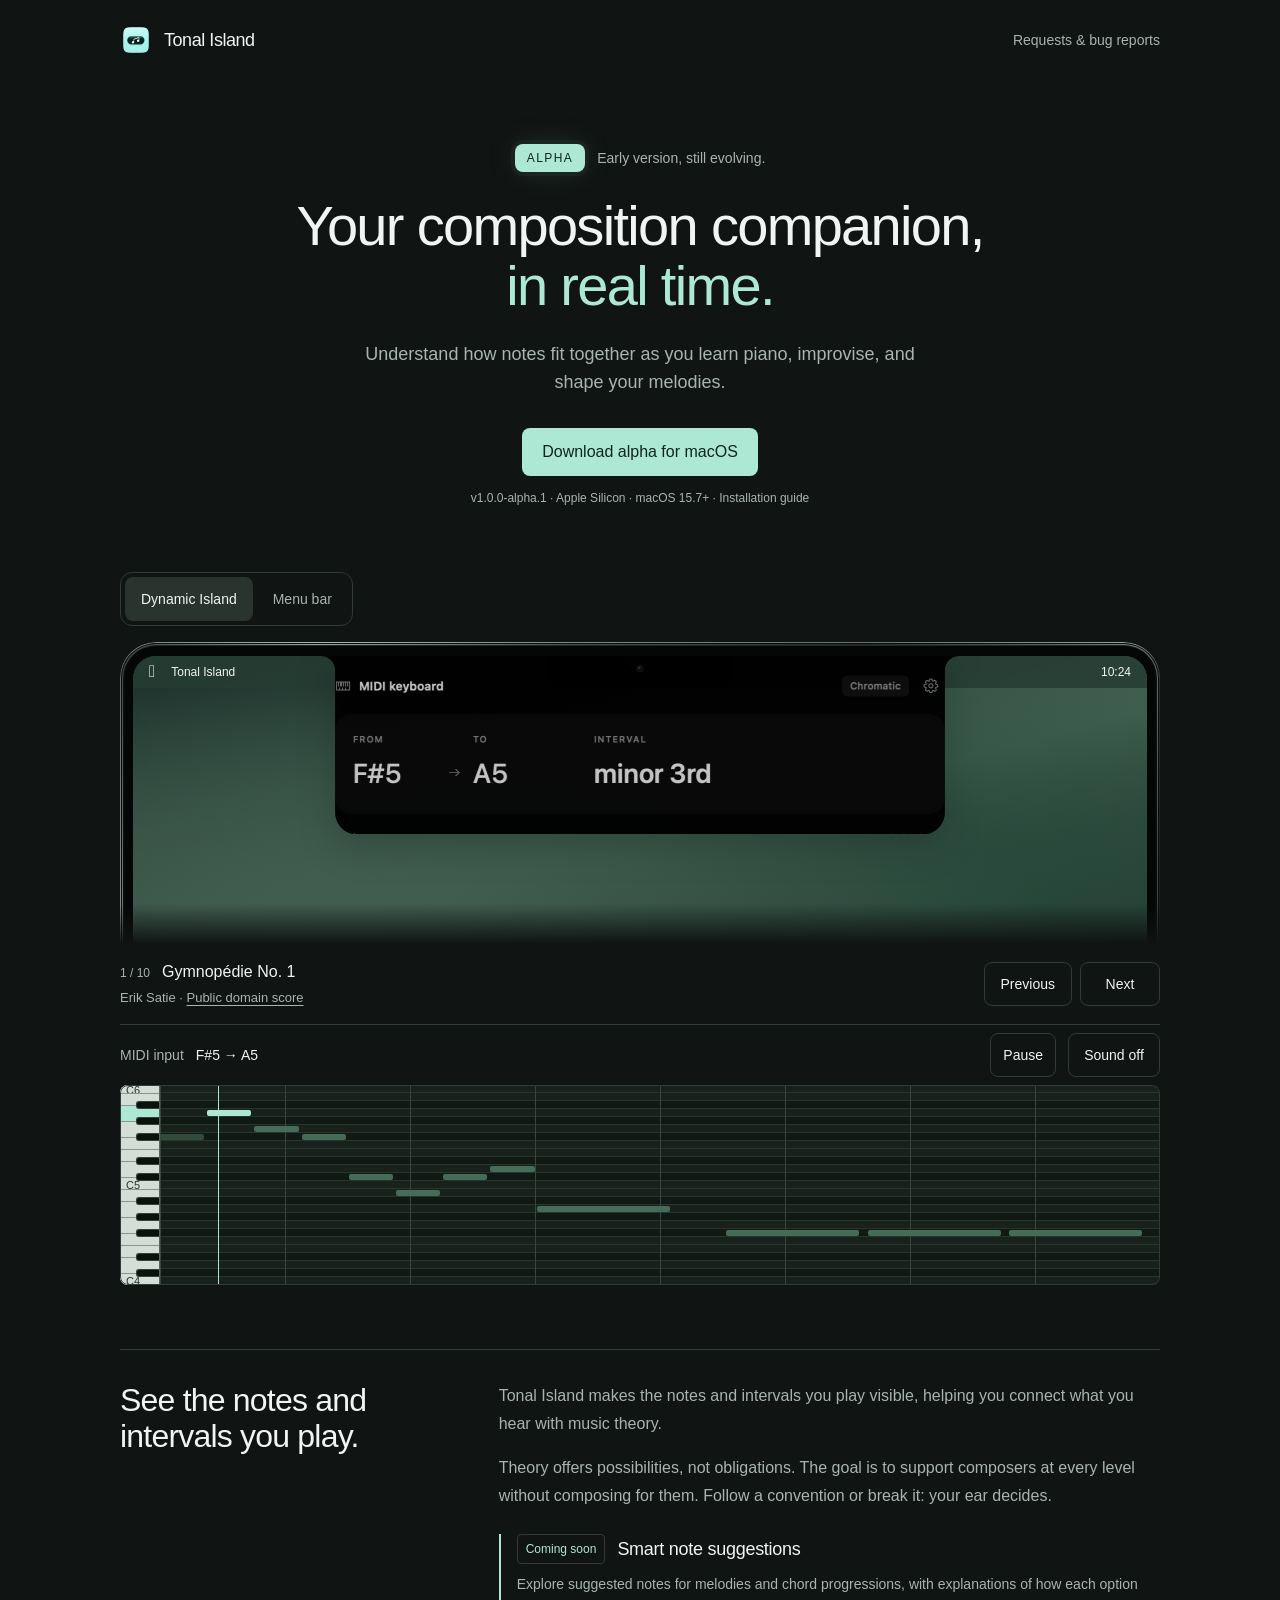
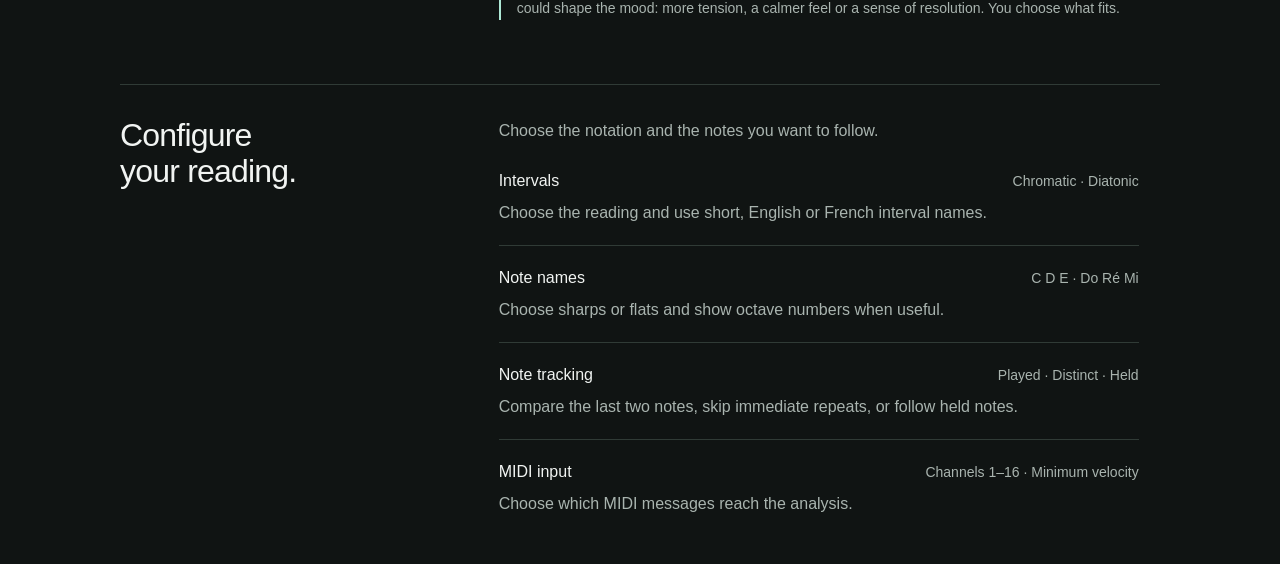
==== commit 61627605: "fix(site): square the menu panel bottom-right corner" ====
--- a/site/index.html
+++ b/site/index.html
@@ -14,7 +14,7 @@
   <link rel="canonical" href="https://fmhun.github.io/tonal-island-app/">
   <link rel="icon" type="image/png" href="./favicon.png">
   <link rel="stylesheet" href="./assets/site.css?v=2">
-  <script type="module" src="./assets/demo.js?v=2"></script>
+  <script type="module" src="./assets/demo.js?v=3"></script>
   <script type="module" src="./assets/downloads.js?v=3"></script>
 </head>
 <body>
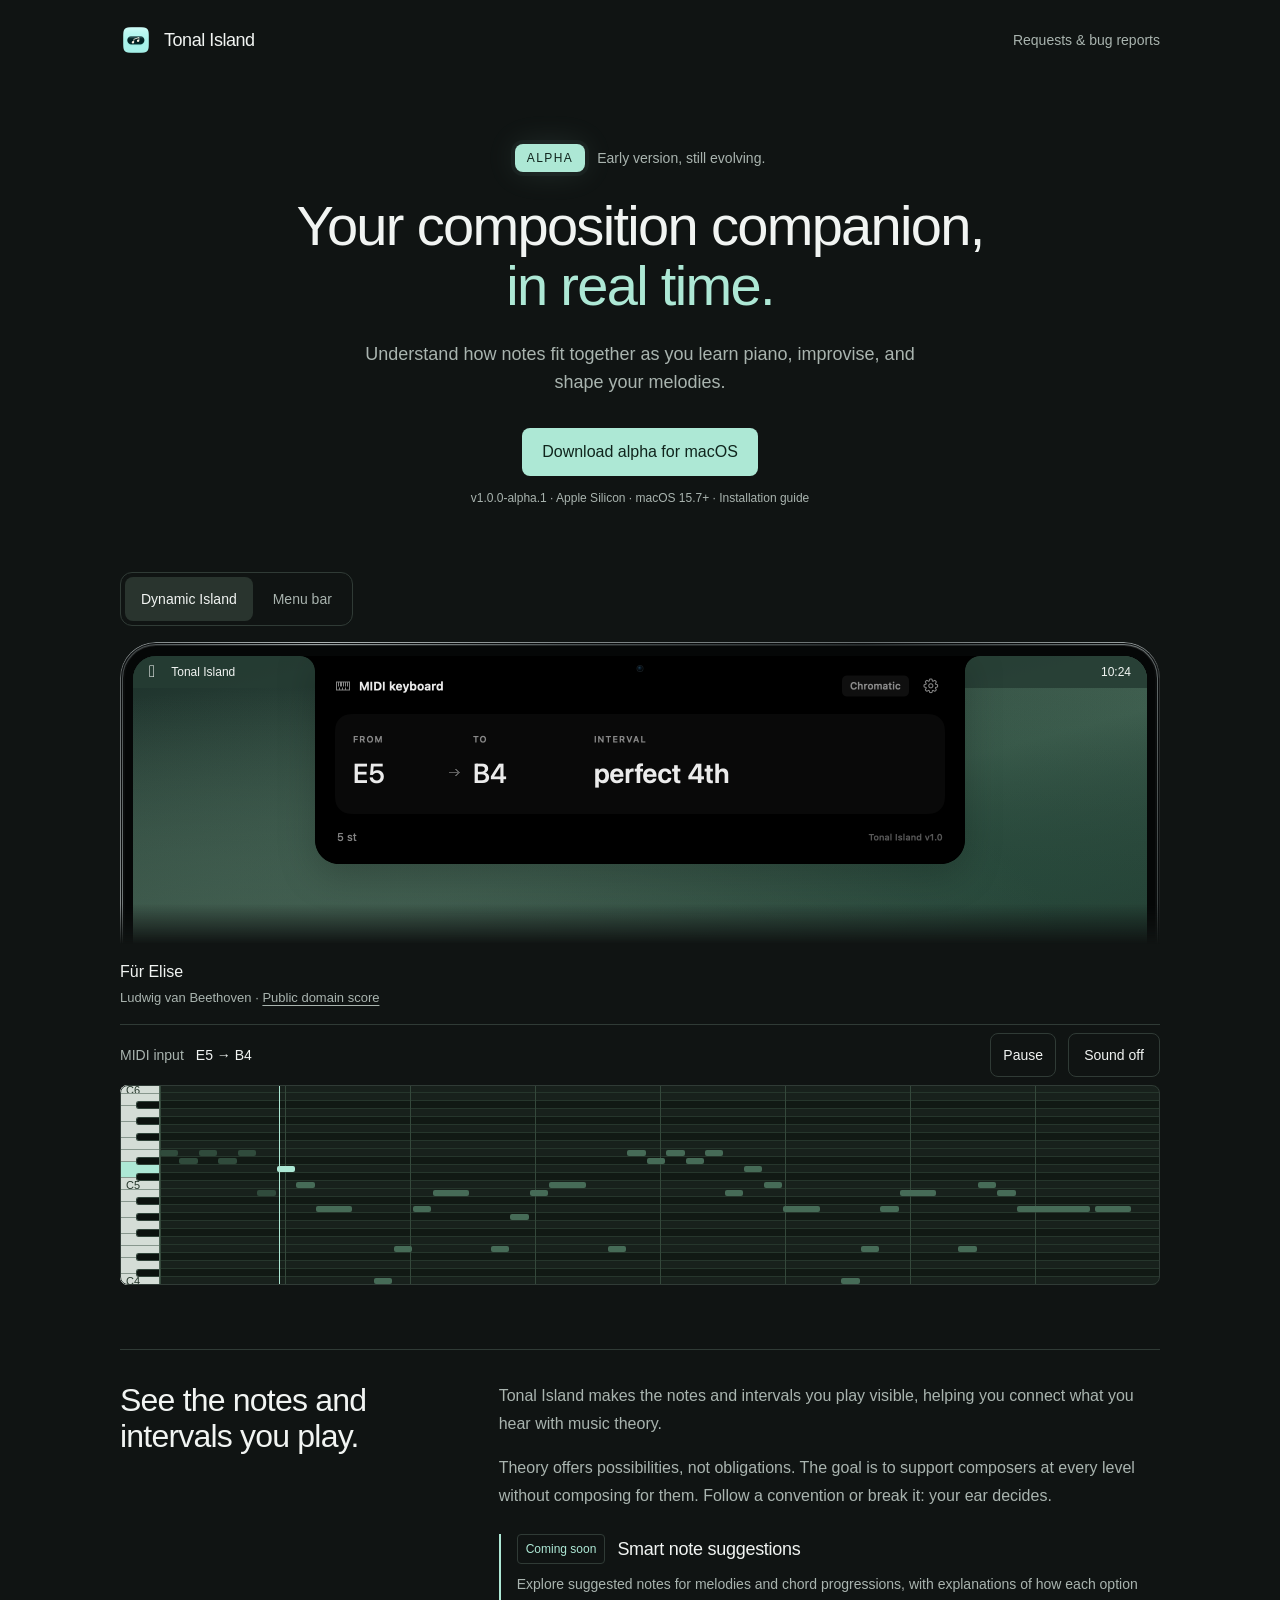
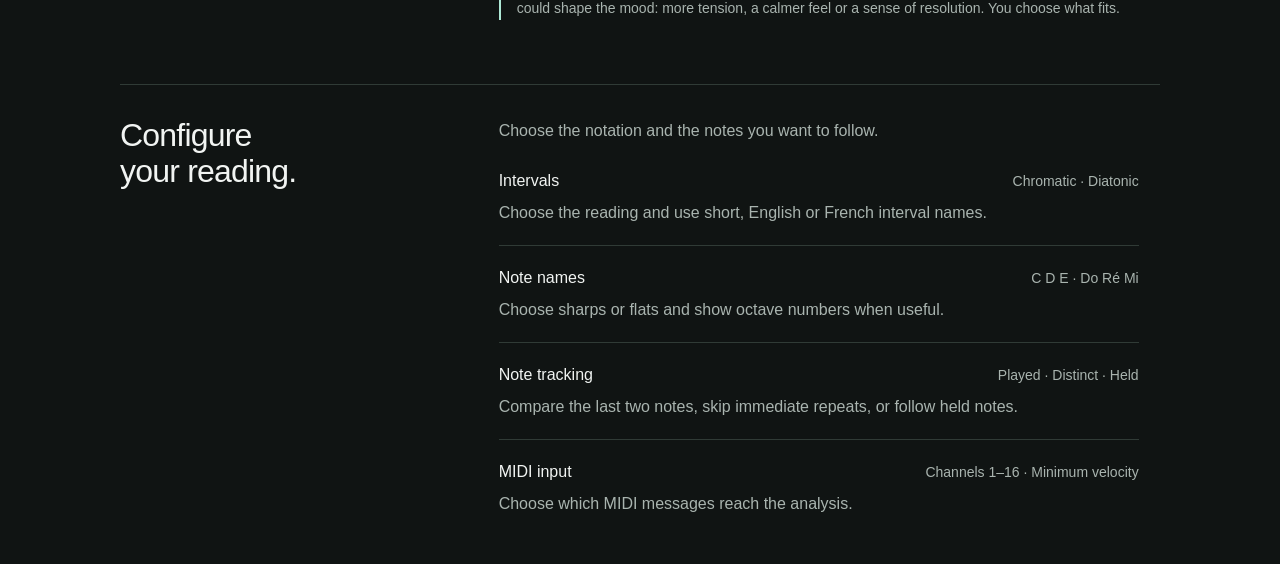
==== commit 9410d434: "fix(site): keep only the Für Elise demo excerpt" ====
--- a/site/index.html
+++ b/site/index.html
@@ -13,7 +13,7 @@
   <meta property="og:url" content="https://fmhun.github.io/tonal-island-app/">
   <link rel="canonical" href="https://fmhun.github.io/tonal-island-app/">
   <link rel="icon" type="image/png" href="./favicon.png">
-  <link rel="stylesheet" href="./assets/site.css?v=2">
+  <link rel="stylesheet" href="./assets/site.css?v=3">
   <script type="module" src="./assets/demo.js?v=3"></script>
   <script type="module" src="./assets/downloads.js?v=3"></script>
 </head>
@@ -82,17 +82,13 @@
             <div class="ti-midi-demo">
   <div class="ti-track-bar">
     <div class="ti-track-meta" aria-live="polite" aria-atomic="true">
-      <div class="ti-track-heading"><span class="ti-track-counter">1 / 10</span><span class="ti-track-title">Gymnopédie No. 1</span></div>
-      <p class="ti-track-credit"><span class="ti-track-composer">Erik Satie</span><span aria-hidden="true"> · </span><a class="ti-track-source" href="https://www.mutopiaproject.org/cgibin/piece-info.cgi?id=37" target="_blank" rel="noopener noreferrer">Public domain score</a></p>
-    </div>
-    <div class="ti-track-navigation" role="group" aria-label="Choose a melody">
-      <button class="ti-track-previous cursor-interaction" type="button" aria-label="Previous melody">Previous</button>
-      <button class="ti-track-next cursor-interaction" type="button" aria-label="Next melody">Next</button>
+      <p class="ti-track-title">Für Elise</p>
+      <p class="ti-track-credit"><span class="ti-track-composer">Ludwig van Beethoven</span><span aria-hidden="true"> · </span><a class="ti-track-source" href="https://www.mutopiaproject.org/cgibin/piece-info.cgi?id=931" target="_blank" rel="noopener noreferrer">Public domain score</a></p>
     </div>
   </div>
   <div class="ti-midi-toolbar">
     <span class="ti-midi-label">MIDI input</span>
-    <span class="ti-playback-notes">G4 → C4</span>
+    <span class="ti-playback-notes">A4 → E5</span>
     <button class="ti-playback-toggle cursor-interaction" type="button" aria-label="Play the demo">Play</button>
     <button class="ti-sound-toggle cursor-interaction" type="button" aria-label="Turn sound on" aria-pressed="false">Sound off</button>
   </div>
--- a/site/assets/site.css
+++ b/site/assets/site.css
@@ -389,18 +389,9 @@
 
 #tonal-site-v2 .ti-expanded-values, #tonal-site-v2 .ti-compact-values { position: absolute; top: 0; left: 50%; width: var(--ti-native-width); height: calc(var(--ti-native-width) * 208 / 680); transform: translateX(-50%); pointer-events: none; }
 #tonal-site-v2 .ti-expanded-values img, #tonal-site-v2 .ti-compact-values img { display: block; position: absolute; max-width: none; height: auto; }
-#tonal-site-v2 .ti-track-bar { display: grid; grid-template-columns: minmax(0,1fr) auto; align-items: center; gap: 16px 24px; padding-bottom: 16px; margin-bottom: 8px; border-bottom: 1px solid var(--ti-line); }
+#tonal-site-v2 .ti-track-bar { padding-bottom: 16px; margin-bottom: 8px; border-bottom: 1px solid var(--ti-line); }
 #tonal-site-v2 .ti-track-meta { min-width: 0; }
-#tonal-site-v2 .ti-track-heading { display: flex; align-items: baseline; flex-wrap: wrap; gap: 4px 12px; }
-#tonal-site-v2 .ti-track-counter { color: var(--ti-secondary); font-size: 12px; line-height: 20px; font-variant-numeric: tabular-nums; }
 #tonal-site-v2 .ti-track-title { color: var(--ti-text); font-size: 16px; line-height: 24px; font-weight: 500; }
 #tonal-site-v2 .ti-track-credit { margin-top: 4px; color: var(--ti-secondary); font-size: 13px; line-height: 20px; }
 #tonal-site-v2 .ti-track-source { text-decoration: underline; text-underline-offset: 3px; }
 #tonal-site-v2 .ti-track-source:hover { color: var(--ti-text); }
-#tonal-site-v2 .ti-track-navigation { display: flex; gap: 8px; }
-#tonal-site-v2 .ti-track-navigation button { min-height: 44px; min-width: 80px; padding: 8px 16px; border: 1px solid var(--ti-line); border-radius: 8px; color: var(--ti-text); background: transparent; font-size: 14px; line-height: 24px; font-weight: 500; }
-#tonal-site-v2 .ti-track-navigation button:hover { background: #213027; }
-@media(max-width:580px) {
-  #tonal-site-v2 .ti-track-bar { grid-template-columns: minmax(0,1fr); gap: 12px; }
-  #tonal-site-v2 .ti-track-navigation button { flex: 1; }
-}
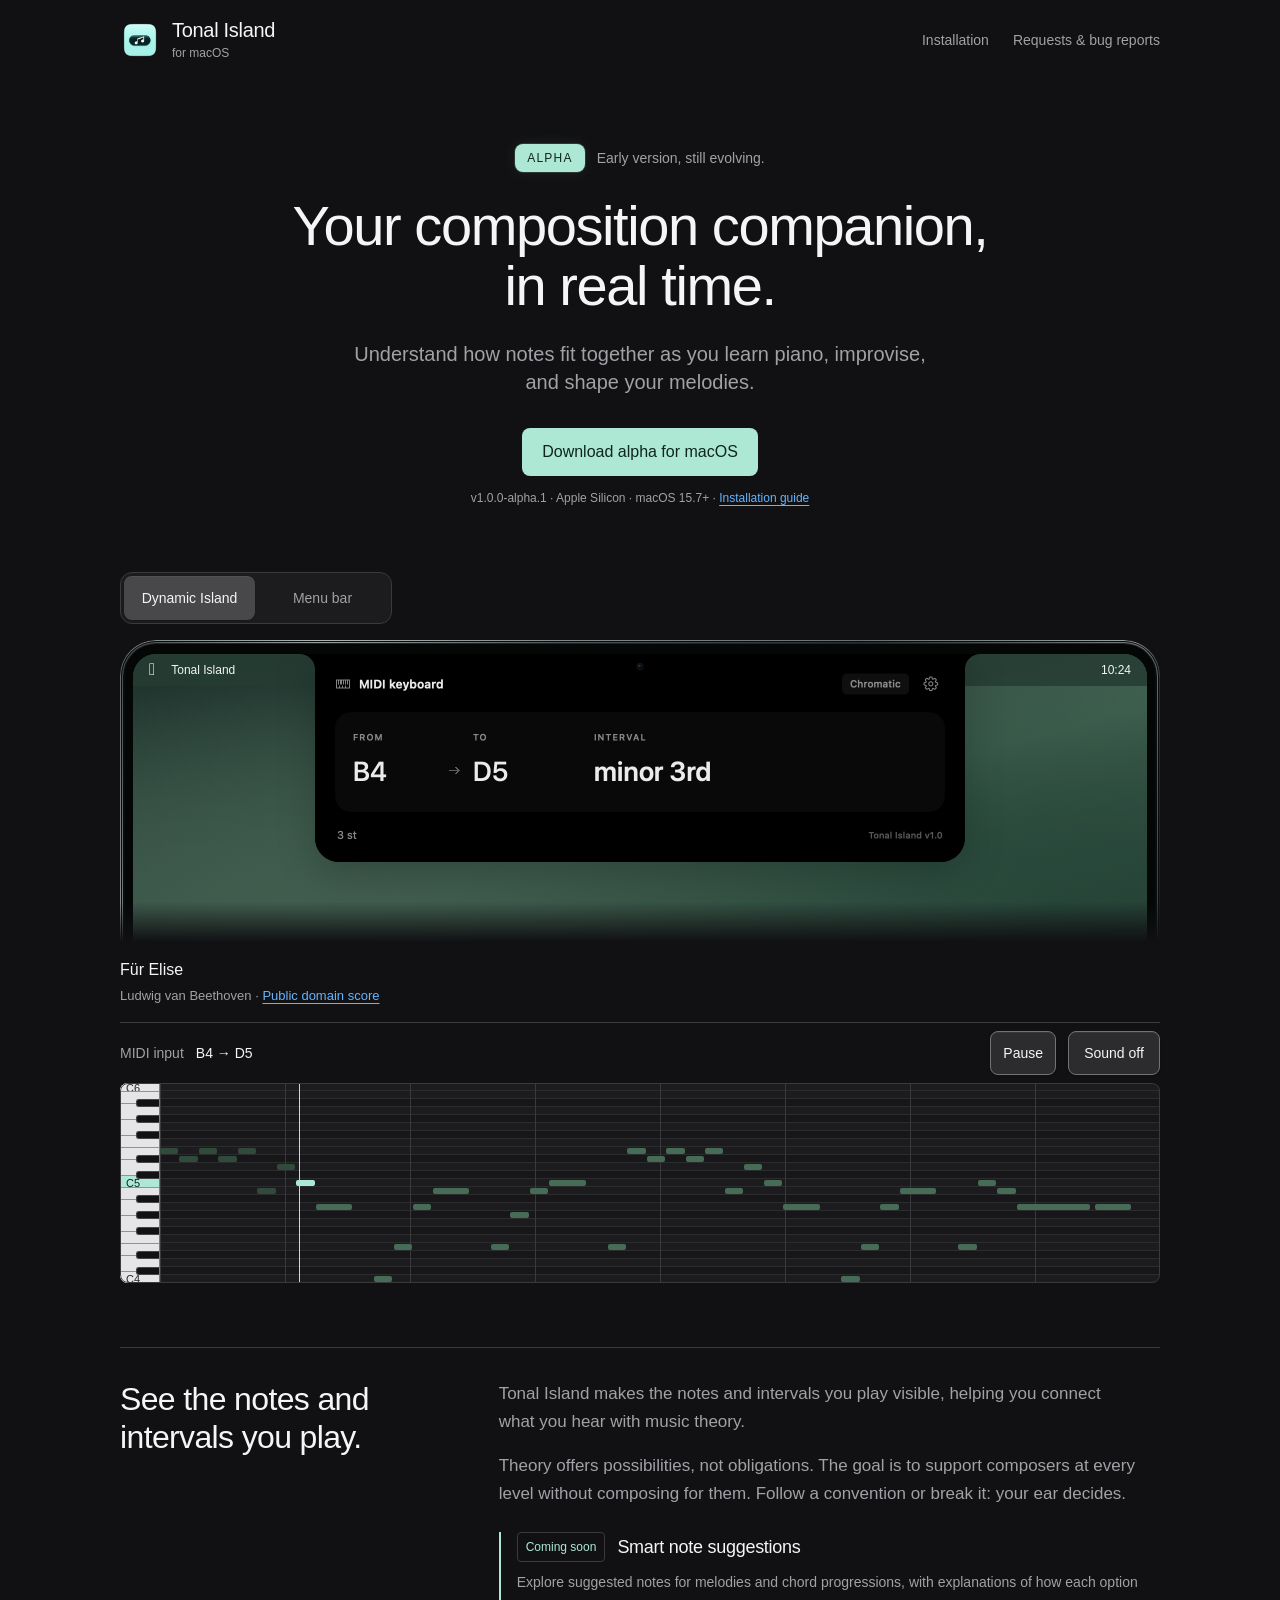
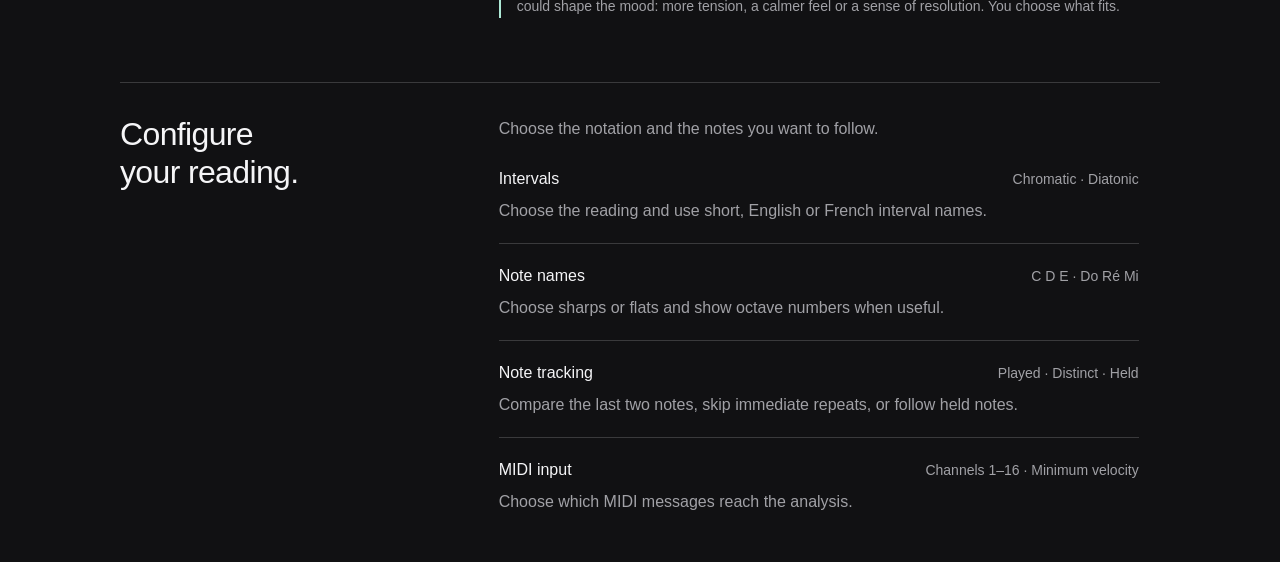
==== commit 9a59f71f: "feat(site): integrate macOS design and installation navigation" ====
--- a/site/index.html
+++ b/site/index.html
@@ -5,7 +5,7 @@
   <meta name="viewport" content="width=device-width, initial-scale=1">
   <title>Tonal Island — Your composition companion</title>
   <meta name="description" content="See the notes and intervals you play in real time. A macOS composition companion, with a live interactive demo.">
-  <meta name="theme-color" content="#101413">
+  <meta name="theme-color" content="#111113">
   <meta name="color-scheme" content="dark">
   <meta property="og:type" content="website">
   <meta property="og:title" content="Tonal Island — Your composition companion">
@@ -13,7 +13,7 @@
   <meta property="og:url" content="https://fmhun.github.io/tonal-island-app/">
   <link rel="canonical" href="https://fmhun.github.io/tonal-island-app/">
   <link rel="icon" type="image/png" href="./favicon.png">
-  <link rel="stylesheet" href="./assets/site.css?v=3">
+  <link rel="stylesheet" href="./assets/site.css?v=4">
   <script type="module" src="./assets/demo.js?v=3"></script>
   <script type="module" src="./assets/downloads.js?v=3"></script>
 </head>
@@ -21,11 +21,12 @@
 <div id="tonal-site-v2" aria-label="Tonal Island">
   <div class="ti-container">
     <header class="ti-header">
-      <a class="ti-brand" href="#tonal-site-v2" aria-label="Tonal Island home">
-        <img src="./assets/native/8988c69071413de0ede1.png" width="32" height="32" alt="" />
-        <span>Tonal Island</span>
+      <a class="ti-brand" href="#tonal-site-v2" aria-label="Tonal Island for macOS — home">
+        <img src="./assets/native/8988c69071413de0ede1.png" width="40" height="40" alt="" />
+        <span class="ti-brand-label"><span>Tonal Island</span><span class="ti-platform">for macOS</span></span>
       </a>
       <nav class="ti-nav" aria-label="Main navigation">
+        <a href="./installation.html">Installation</a>
         <a href="https://github.com/fmhun/tonal-island-app/issues" target="_blank" rel="noopener noreferrer">Requests &amp; bug reports</a>
       </nav>
     </header>
--- a/site/assets/site.css
+++ b/site/assets/site.css
@@ -1,23 +1,38 @@
-html { background: #101413; color-scheme: dark; }
-    body { margin: 0; min-height: 100vh; }
-    .credits { max-width: 720px; padding: 48px 24px; margin: auto; color: #f1f4f2;
-      font: 16px/1.6 -apple-system, BlinkMacSystemFont, "Segoe UI", sans-serif; }
-    .credits h1 { font-size: 32px; line-height: 1.2; letter-spacing: -.03em; }
-    .credits a { color: #ade8d5; text-underline-offset: 4px; }
-    .credits li { margin-block: 16px; }
-    a:focus-visible { outline: 2px solid #ade8d5; outline-offset: 4px; }
+html { background: #111113; color-scheme: dark; }
+body { margin: 0; min-height: 100vh; color: #f5f5f7; font-family: -apple-system, BlinkMacSystemFont, "Segoe UI", sans-serif; font-optical-sizing: auto; font-synthesis: none; }
+.credits { max-width: 45rem; padding: 3rem 1.5rem; margin: auto; color: #f5f5f7; font-size: 1.0625rem; line-height: 1.625rem; }
+.credits > a { display: inline-flex; align-items: center; min-height: 2.75rem; }
+.credits h1 { margin: 1.5rem 0 1rem; font-size: 2rem; line-height: 2.375rem; font-weight: 500; letter-spacing: -.025em; }
+.credits p { margin: 0 0 1rem; }
+.credits a { color: #64b5ff; text-underline-offset: .25rem; }
+.credits ul { margin: 1.5rem 0 0; padding-inline-start: 1.5rem; }
+.credits li { margin: 0 0 1rem; }
+.credits li:last-child { margin-bottom: 0; }
+a:focus-visible { outline: 2px solid #64b5ff; outline-offset: 4px; border-radius: 2px; }
 #tonal-site-v2 {
-      --ti-bg: #101413;
-      --ti-text: #f1f4f2;
-      --ti-secondary: #a9b4af;
-      --ti-line: #303b36;
+      --ti-bg: #111113;
+      --ti-surface: #1c1c1e;
+      --ti-control: #2c2c2e;
+      --ti-control-hover: #3a3a3c;
+      --ti-control-pressed: #242426;
+      --ti-selected: #48484b;
+      --ti-text: #f5f5f7;
+      --ti-secondary: #a1a1a6;
+      --ti-line: #3a3a3c;
+      --ti-line-strong: #737377;
+      --ti-focus: #64b5ff;
       --ti-mint: #ade8d5;
       --ti-ink: #10251d;
+      --ti-radius-control: 8px;
+      --ti-radius-panel: 12px;
+      --ti-control-shadow: inset 0 1px 0 #ffffff0d, 0 1px 2px #00000026;
       --ti-space: 4px;
       color-scheme: dark;
       color: var(--ti-text);
       background: var(--ti-bg);
       font-family: -apple-system, BlinkMacSystemFont, "Segoe UI", sans-serif;
+      font-optical-sizing: auto;
+      font-synthesis: none;
       font-size: 18px;
       line-height: 28px;
       font-weight: 400;
@@ -31,31 +46,37 @@
     #tonal-site-v2 button, #tonal-site-v2 a { font: inherit; -webkit-tap-highlight-color: transparent; }
     #tonal-site-v2 a { color: inherit; text-decoration: none; }
     #tonal-site-v2 button { cursor: pointer; }
-    #tonal-site-v2 button:focus-visible, #tonal-site-v2 a:focus-visible { outline: 2px solid var(--ti-mint); outline-offset: 4px; }
+    #tonal-site-v2 button:focus-visible, #tonal-site-v2 a:focus-visible { outline: 2px solid var(--ti-focus); outline-offset: 4px; }
     #tonal-site-v2 .ti-container { width: min(100%, 1104px); padding-inline: 32px; margin-inline: auto; }
     #tonal-site-v2 .ti-header { min-height: 80px; display: flex; align-items: center; justify-content: space-between; gap: 24px; }
-    #tonal-site-v2 .ti-brand { display: inline-flex; align-items: center; gap: 12px; flex-shrink: 0; font-size: 18px; line-height: 24px; font-weight: 500; letter-spacing: -.025em; }
-    #tonal-site-v2 .ti-brand img { width: 32px; height: 32px; display: block; }
+    #tonal-site-v2 .ti-brand { display: inline-flex; align-items: center; gap: 12px; flex-shrink: 0; font-size: 1.25rem; line-height: 1.2; font-weight: 500; letter-spacing: -.015em; }
+    #tonal-site-v2 .ti-brand img { width: 40px; height: 40px; display: block; }
+    #tonal-site-v2 .ti-brand-label { display: flex; flex-direction: column; gap: 2px; }
+    #tonal-site-v2 .ti-platform { color: var(--ti-secondary); font-size: .75rem; line-height: 1.5; font-weight: 400; letter-spacing: 0; }
     #tonal-site-v2 .ti-nav { display: flex; align-items: center; gap: 24px; font-size: 14px; line-height: 20px; color: var(--ti-secondary); }
     #tonal-site-v2 .ti-nav a { padding-block: 12px; }
     #tonal-site-v2 .ti-nav a:hover { color: var(--ti-text); }
     #tonal-site-v2 .ti-intro { padding-top: 64px; text-align: center; max-width: 920px; margin-inline: auto; }
     #tonal-site-v2 .ti-release { display: flex; align-items: center; justify-content: center; flex-wrap: wrap; gap: 12px; margin-bottom: 24px; }
-    #tonal-site-v2 .ti-alpha-badge { display: inline-block; flex-shrink: 0; padding: 4px 12px; border-radius: 8px; background: var(--ti-mint); color: var(--ti-ink); font-size: 12px; line-height: 20px; font-weight: 500; letter-spacing: .12em; box-shadow: 0 0 0 4px #ade8d50a, 0 0 32px #ade8d51f; }
+    #tonal-site-v2 .ti-alpha-badge { display: inline-block; flex-shrink: 0; padding: 4px 12px; border-radius: var(--ti-radius-control); background: var(--ti-mint); color: var(--ti-ink); font-size: .75rem; line-height: 1.6667; font-weight: 500; letter-spacing: .1em; box-shadow: 0 0 0 1px #ade8d526, 0 0 16px #ade8d514; }
     #tonal-site-v2 .ti-release-copy { color: var(--ti-secondary); font-size: 14px; line-height: 20px; }
-    #tonal-site-v2 h1 { font-size: 56px; line-height: 60px; letter-spacing: -.03em; font-weight: 500; text-wrap: balance; }
-    #tonal-site-v2 .ti-title-accent { color: var(--ti-mint); }
-    #tonal-site-v2 .ti-lead { max-width: 560px; margin: 24px auto 0; color: var(--ti-secondary); font-size: 18px; line-height: 28px; text-wrap: pretty; }
+    #tonal-site-v2 h1 { font-size: 3.5rem; line-height: 1.07143; letter-spacing: -.025em; font-weight: 500; text-wrap: balance; }
+    #tonal-site-v2 .ti-title-accent { color: var(--ti-text); }
+    #tonal-site-v2 .ti-lead { max-width: 600px; margin: 24px auto 0; color: var(--ti-secondary); font-size: 1.25rem; line-height: 1.4; text-wrap: pretty; }
     #tonal-site-v2 .ti-actions { display: flex; align-items: center; justify-content: center; gap: 16px; margin-top: 32px; }
     #tonal-site-v2 .ti-download { display: inline-flex; align-items: center; justify-content: center; min-height: 48px; padding: 12px 20px; border: 0; border-radius: 8px; background: var(--ti-mint); color: var(--ti-ink); font-size: 16px; line-height: 24px; font-weight: 500; }
     #tonal-site-v2 .ti-download:hover { background: #c1f0e1; }
     #tonal-site-v2 .ti-requirements { margin-top: 12px; font-size: 12px; line-height: 20px; color: var(--ti-secondary); }
+    #tonal-site-v2 .ti-requirements a { color: var(--ti-focus); text-decoration: underline; text-underline-offset: 3px; white-space: nowrap; }
+    #tonal-site-v2 .ti-requirements a:hover { color: var(--ti-text); }
     #tonal-site-v2 .ti-download-note { margin-top: 8px; font-size: 13px; line-height: 20px; color: var(--ti-secondary); }
     #tonal-site-v2 .ti-demo { padding-top: 64px; }
     #tonal-site-v2 .ti-demo-toolbar { display: flex; justify-content: space-between; align-items: center; flex-wrap: wrap; gap: 16px; margin-bottom: 16px; }
-    #tonal-site-v2 .ti-modes { display: flex; gap: 4px; padding: 4px; border: 1px solid var(--ti-line); border-radius: 12px; }
-    #tonal-site-v2 .ti-mode { border: 0; border-radius: 8px; background: transparent; color: var(--ti-secondary); padding: 8px 16px; font-size: 14px; line-height: 20px; font-weight: 500; min-height: 44px; }
-    #tonal-site-v2 .ti-mode[aria-selected="true"] { background: #29342e; color: var(--ti-text); }
+    #tonal-site-v2 .ti-modes { display: grid; grid-template-columns: repeat(2, minmax(0, 1fr)); width: 272px; max-width: 100%; gap: 2px; padding: 3px; border: 1px solid var(--ti-line); border-radius: var(--ti-radius-panel); background: var(--ti-surface); }
+    #tonal-site-v2 .ti-mode { min-width: 0; border: 0; border-radius: var(--ti-radius-control); background: transparent; color: var(--ti-secondary); padding: 8px 12px; font-size: .875rem; line-height: 1.4286; font-weight: 500; min-height: 44px; }
+    #tonal-site-v2 .ti-mode:hover { background: var(--ti-control); color: var(--ti-text); }
+    #tonal-site-v2 .ti-mode[aria-selected="true"] { background: var(--ti-selected); color: var(--ti-text); box-shadow: var(--ti-control-shadow); }
+    #tonal-site-v2 .ti-mode:active { background: var(--ti-control-hover); }
     #tonal-site-v2 .ti-macbook { position: relative; padding: 3px 3px 0; border-radius: 36px 36px 0 0; background: linear-gradient(112deg, #414748 0%, #979e9e 17%, #4c5354 38%, #252b2c 64%, #727a7a 87%, #343b3b 100%); box-shadow: inset 0 1px 0 #d0d7d766, inset 1px 0 0 #d0d7d733, inset -1px 0 0 #0008; -webkit-mask-image: linear-gradient(to bottom, #000 calc(100% - 40px), transparent); mask-image: linear-gradient(to bottom, #000 calc(100% - 40px), transparent); }
     #tonal-site-v2 .ti-macbook::before { content: ""; position: absolute; z-index: 7; inset: 1px 1px 0; border: 1px solid #090b0c; border-bottom: 0; border-radius: 35px 35px 0 0; pointer-events: none; }
     #tonal-site-v2 .ti-display-bezel { position: relative; padding: 11px 10px 0; border-radius: 33px 33px 0 0; background: #050707; box-shadow: inset 0 1px 0 #cbd1d126, inset 2px 0 0 #ffffff06, inset -2px 0 0 #ffffff06; }
@@ -82,9 +103,9 @@
     #tonal-site-v2 .ti-stage[data-mode="menu"][data-visible="false"] .ti-island-trigger { display: none; }
     #tonal-site-v2 .ti-demo-footer { display: flex; justify-content: space-between; align-items: flex-start; gap: 24px; padding-top: 16px; }
     #tonal-site-v2 .ti-info-section { display: grid; grid-template-columns: minmax(0, 1fr) minmax(0, 2fr); gap: 48px; margin-top: 64px; padding-top: 32px; border-top: 1px solid var(--ti-line); }
-    #tonal-site-v2 .ti-info-section h2 { max-width: 280px; font-size: 32px; line-height: 36px; font-weight: 500; letter-spacing: -.025em; text-wrap: balance; }
+    #tonal-site-v2 .ti-info-section h2 { max-width: 280px; font-size: 2rem; line-height: 1.1875; font-weight: 500; letter-spacing: -.02em; text-wrap: balance; }
     #tonal-site-v2 .ti-philosophy-copy { max-width: 640px; min-width: 0; }
-    #tonal-site-v2 .ti-philosophy-copy > p { font-size: 16px; line-height: 28px; color: var(--ti-secondary); }
+    #tonal-site-v2 .ti-philosophy-copy > p { font-size: 1.0625rem; line-height: 1.6471; color: var(--ti-secondary); }
     #tonal-site-v2 .ti-philosophy-copy > p + p { margin-top: 16px; }
     #tonal-site-v2 .ti-roadmap { margin-top: 24px; padding-left: 16px; border-left: 2px solid var(--ti-mint); }
     #tonal-site-v2 .ti-roadmap-title { display: flex; align-items: center; flex-wrap: wrap; gap: 12px; }
@@ -134,18 +155,25 @@
   min-width: 64px;
   min-height: 44px;
   padding: 8px 12px;
-  border: 1px solid var(--ti-line);
-  border-radius: 8px;
-  background: transparent;
+  border: 1px solid var(--ti-line-strong);
+  border-radius: var(--ti-radius-control);
+  background: var(--ti-control);
+  box-shadow: var(--ti-control-shadow);
   color: var(--ti-text);
-  font-size: 14px;
-  line-height: 24px;
+  font-size: .875rem;
+  line-height: 1.7143;
   font-weight: 500;
 }
 
-#tonal-site-v2 .ti-playback-toggle:hover,
-#tonal-site-v2 .ti-sound-toggle:hover {
-  background: #213027;
+#tonal-site-v2 .ti-playback-toggle:enabled:hover,
+#tonal-site-v2 .ti-sound-toggle:enabled:hover {
+  background: var(--ti-control-hover);
+}
+
+#tonal-site-v2 .ti-playback-toggle:enabled:active,
+#tonal-site-v2 .ti-sound-toggle:enabled:active {
+  background: var(--ti-control-pressed);
+  box-shadow: none;
 }
 
 #tonal-site-v2 .ti-playback-toggle:disabled,
@@ -155,7 +183,7 @@
 }
 
 #tonal-site-v2 .ti-sound-toggle[aria-pressed="true"] {
-  background: #29342e;
+  background: var(--ti-selected);
 }
 
 #tonal-site-v2 .ti-piano-roll {
@@ -164,7 +192,7 @@
   height: 156px;
   overflow: hidden;
   border-radius: 8px;
-  background: #18211c;
+  background: var(--ti-surface);
 }
 
 #tonal-site-v2 .ti-piano-roll::after {
@@ -183,8 +211,8 @@
   inset: 0 auto 0 0;
   width: 40px;
   overflow: hidden;
-  background: #d4ddd6;
-  border-right: 1px solid #52695a;
+  background: #e5e5e7;
+  border-right: 1px solid #7c7c80;
 }
 
 #tonal-site-v2 .ti-roll-key {
@@ -196,9 +224,9 @@
   justify-content: flex-start;
   width: 100%;
   padding-left: 6px;
-  border-top: 1px solid #87978d;
-  background: #d4ddd6;
-  color: #24362a;
+  border-top: 1px solid #929296;
+  background: #e5e5e7;
+  color: #28282c;
   font-size: 11px;
   line-height: 12px;
   font-weight: 500;
@@ -210,10 +238,10 @@
   left: 40%;
   width: 60%;
   padding: 0;
-  border: 1px solid #31443a;
+  border: 1px solid #454549;
   border-right: 0;
   border-radius: 3px 0 0 3px;
-  background: #0b120e;
+  background: #121214;
 }
 
 #tonal-site-v2 .ti-roll-key span {
@@ -235,7 +263,7 @@
   position: absolute;
   inset: 0 0 0 40px;
   overflow: hidden;
-  background: #18211c;
+  background: var(--ti-surface);
 }
 
 #tonal-site-v2 .ti-roll-lane {
@@ -243,19 +271,19 @@
   z-index: 0;
   left: 0;
   right: 0;
-  border-bottom: 1px solid #26362c;
-  background: #18211c;
+  border-bottom: 1px solid #2c2c2f;
+  background: var(--ti-surface);
 }
 
 #tonal-site-v2 .ti-roll-lane.is-black {
-  background: #111914;
+  background: #171719;
 }
 
 #tonal-site-v2 .ti-roll-notes {
   position: absolute;
   z-index: 1;
   inset: 0;
-  background-image: linear-gradient(to right, #34483b 1px, transparent 1px);
+  background-image: linear-gradient(to right, var(--ti-line) 1px, transparent 1px);
   background-size: calc(100% / var(--ti-roll-columns)) 100%;
   pointer-events: none;
 }
@@ -344,23 +372,23 @@
 
     @media (max-width: 740px) {
       #tonal-site-v2 .ti-container { padding-inline: 20px; }
-      #tonal-site-v2 .ti-header { min-height: 72px; }
-      #tonal-site-v2 .ti-nav { gap: 16px; }
+      #tonal-site-v2 .ti-header { min-height: 72px; flex-wrap: wrap; row-gap: 8px; padding-block: 12px; }
+      #tonal-site-v2 .ti-nav { max-width: 100%; margin-left: auto; flex-wrap: wrap; justify-content: flex-end; gap: 4px 16px; }
       #tonal-site-v2 .ti-intro { padding-top: 40px; }
-      #tonal-site-v2 h1 { font-size: 40px; line-height: 44px; }
-      #tonal-site-v2 .ti-lead { font-size: 16px; line-height: 24px; max-width: 440px; margin-top: 16px; }
+      #tonal-site-v2 h1 { font-size: 2.5rem; line-height: 1.1; }
+      #tonal-site-v2 .ti-lead { font-size: 1.0625rem; line-height: 1.5294; max-width: 440px; margin-top: 16px; }
       #tonal-site-v2 .ti-actions { margin-top: 24px; }
       #tonal-site-v2 .ti-demo { padding-top: 48px; }
       #tonal-site-v2 .ti-stage { height: 288px; }
       #tonal-site-v2 .ti-info-section { grid-template-columns: 1fr; gap: 24px; margin-top: 48px; padding-top: 24px; }
-      #tonal-site-v2 .ti-info-section h2 { max-width: none; font-size: 28px; line-height: 32px; }
+      #tonal-site-v2 .ti-info-section h2 { max-width: none; font-size: 1.75rem; line-height: 1.2143; }
     }
     @media (max-width: 480px) {
       #tonal-site-v2 .ti-header { gap: 12px; }
       #tonal-site-v2 .ti-nav { font-size: 13px; gap: 12px; }
-      #tonal-site-v2 .ti-brand { gap: 8px; font-size: 16px; }
-      #tonal-site-v2 .ti-brand img { width: 28px; height: 28px; }
-      #tonal-site-v2 h1 { font-size: 36px; line-height: 40px; }
+      #tonal-site-v2 .ti-brand { gap: 8px; font-size: 1.0625rem; line-height: 1.2941; }
+      #tonal-site-v2 .ti-brand img { width: 36px; height: 36px; }
+      #tonal-site-v2 h1 { font-size: 2.25rem; line-height: 1.1111; }
       #tonal-site-v2 .ti-release-copy { font-size: 12px; }
       #tonal-site-v2 .ti-download { width: 100%; }
       #tonal-site-v2 .ti-macbook { padding: 2px 2px 0; border-radius: 24px 24px 0 0; }
@@ -393,5 +421,9 @@
 #tonal-site-v2 .ti-track-meta { min-width: 0; }
 #tonal-site-v2 .ti-track-title { color: var(--ti-text); font-size: 16px; line-height: 24px; font-weight: 500; }
 #tonal-site-v2 .ti-track-credit { margin-top: 4px; color: var(--ti-secondary); font-size: 13px; line-height: 20px; }
-#tonal-site-v2 .ti-track-source { text-decoration: underline; text-underline-offset: 3px; }
+#tonal-site-v2 .ti-track-source { color: var(--ti-focus); text-decoration: underline; text-underline-offset: 3px; }
 #tonal-site-v2 .ti-track-source:hover { color: var(--ti-text); }
+
+@media (prefers-contrast: more) {
+  #tonal-site-v2 { --ti-line: #86868b; --ti-line-strong: #a1a1a6; --ti-secondary: #d1d1d6; }
+}
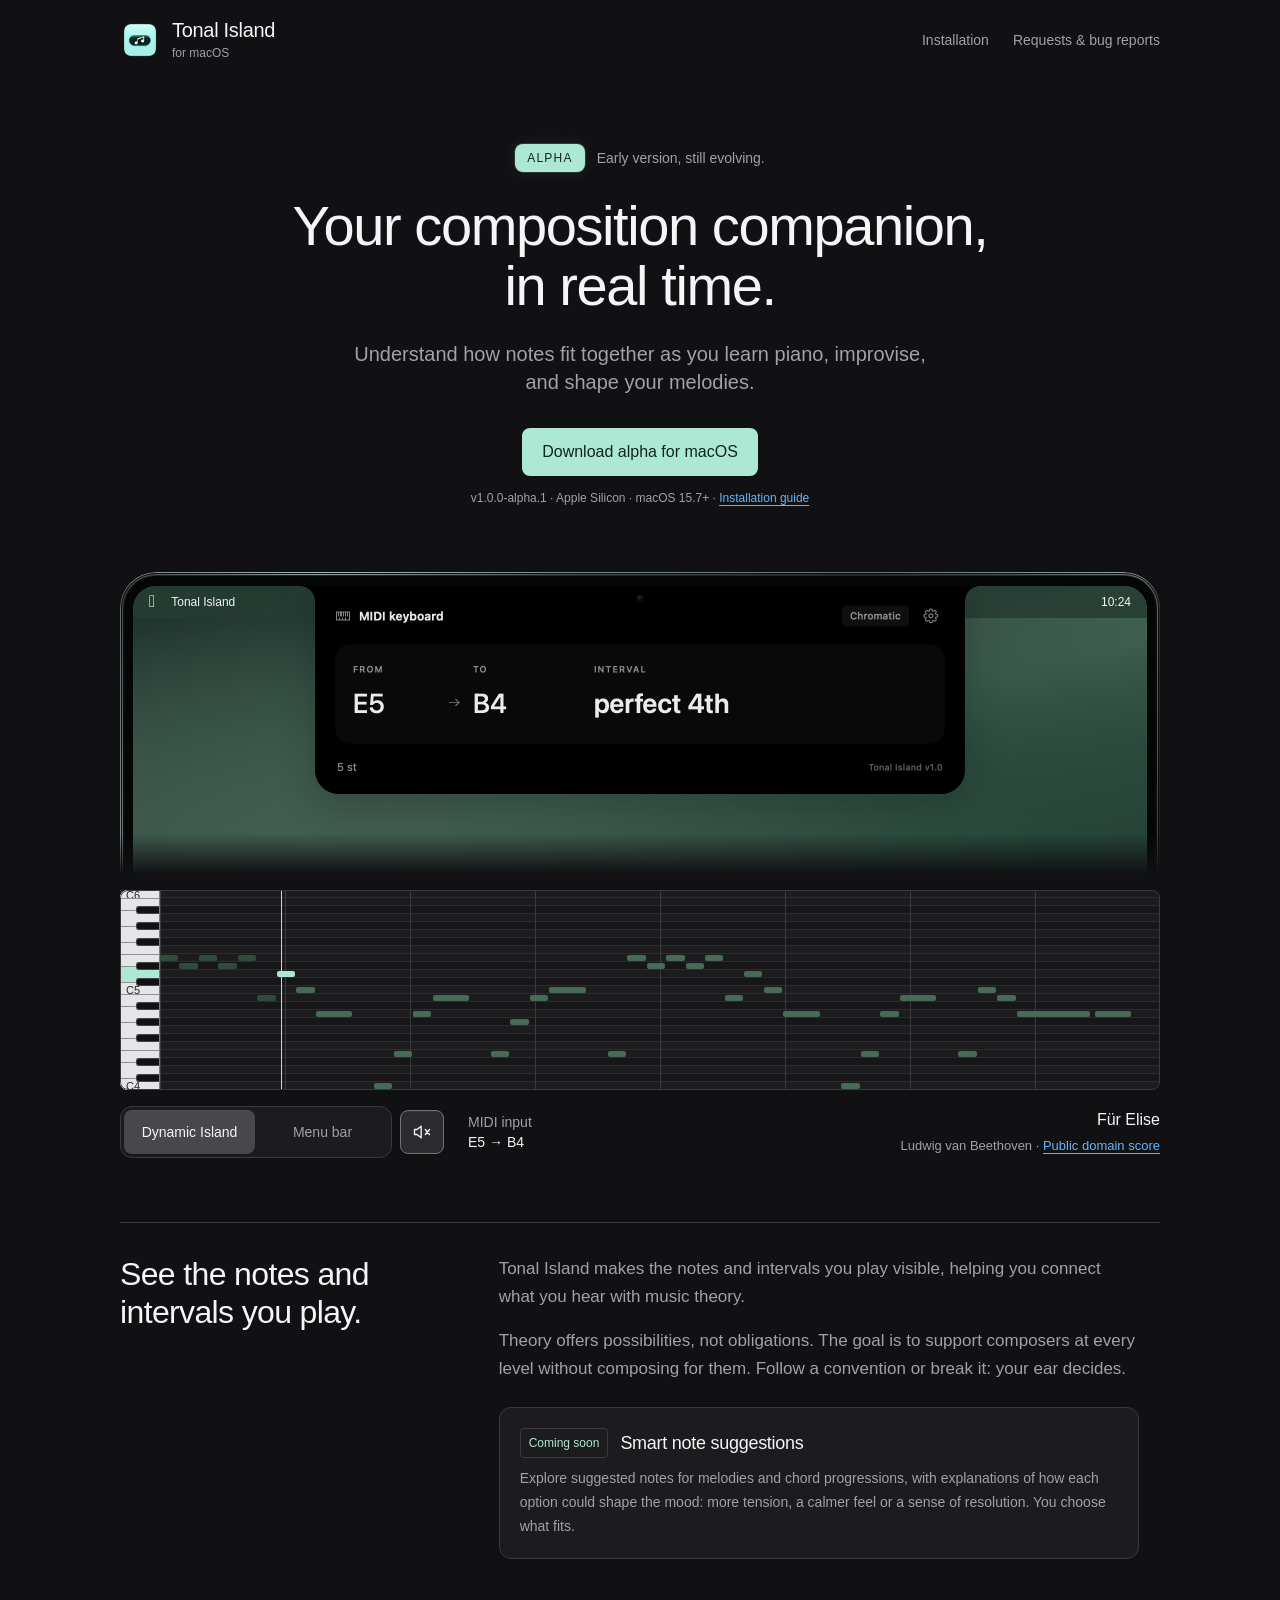
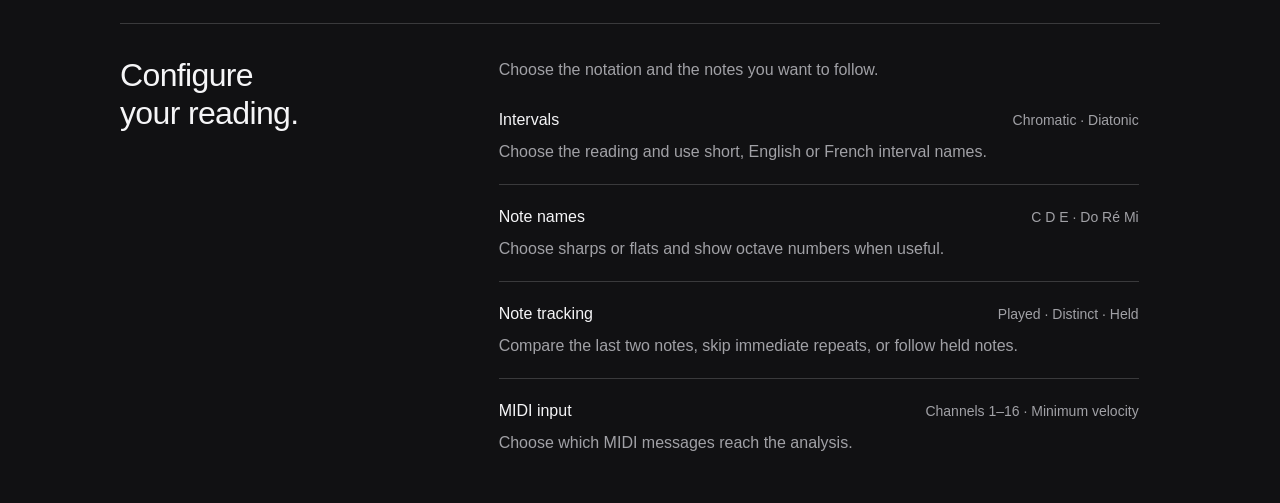
==== commit f8e96213: "feat(site): simplify demo controls and restyle planned suggestions" ====
--- a/site/index.html
+++ b/site/index.html
@@ -14,7 +14,7 @@
   <link rel="canonical" href="https://fmhun.github.io/tonal-island-app/">
   <link rel="icon" type="image/png" href="./favicon.png">
   <link rel="stylesheet" href="./assets/site.css?v=4">
-  <script type="module" src="./assets/demo.js?v=3"></script>
+  <script type="module" src="./assets/demo.js?v=4"></script>
   <script type="module" src="./assets/downloads.js?v=3"></script>
 </head>
 <body>
@@ -41,12 +41,6 @@
         <p class="ti-requirements">For macOS 15.7 or later. Public download coming soon.</p>
       </section>
       <section id="ti-demo" class="ti-demo" aria-label="Product demonstration">
-        <div class="ti-demo-toolbar">
-          <div class="ti-modes" role="tablist" aria-label="App presentation mode">
-            <button class="ti-mode" type="button" role="tab" id="ti-mode-island" aria-selected="true" aria-controls="ti-demo-panel" data-mode="island">Dynamic Island</button>
-            <button class="ti-mode" type="button" role="tab" id="ti-mode-menu" aria-selected="false" aria-controls="ti-demo-panel" data-mode="menu">Menu bar</button>
-          </div>
-        </div>
         <div id="ti-demo-panel" role="tabpanel" aria-labelledby="ti-mode-island">
           <div class="ti-macbook">
             <div class="ti-display-bezel">
@@ -81,29 +75,38 @@
           </div>
           <div class="ti-demo-footer">
             <div class="ti-midi-demo">
-  <div class="ti-track-bar">
-    <div class="ti-track-meta" aria-live="polite" aria-atomic="true">
-      <p class="ti-track-title">Für Elise</p>
-      <p class="ti-track-credit"><span class="ti-track-composer">Ludwig van Beethoven</span><span aria-hidden="true"> · </span><a class="ti-track-source" href="https://www.mutopiaproject.org/cgibin/piece-info.cgi?id=931" target="_blank" rel="noopener noreferrer">Public domain score</a></p>
-    </div>
-  </div>
-  <div class="ti-midi-toolbar">
-    <span class="ti-midi-label">MIDI input</span>
-    <span class="ti-playback-notes">A4 → E5</span>
-    <button class="ti-playback-toggle cursor-interaction" type="button" aria-label="Play the demo">Play</button>
-    <button class="ti-sound-toggle cursor-interaction" type="button" aria-label="Turn sound on" aria-pressed="false">Sound off</button>
-  </div>
-  <p class="ti-audio-notice" role="status" hidden>Audio unavailable in this preview.</p>
-  <div class="ti-piano-roll" role="img" aria-label="MIDI piano roll from C4 to C5">
-    <div class="ti-roll-keys" aria-hidden="true"></div>
-    <div class="ti-roll-grid" aria-hidden="true">
-      <div class="ti-roll-notes"></div>
-      <div class="ti-playhead"></div>
-    </div>
-  </div>
-</div>
-
-
+              <p class="ti-audio-notice" role="status" hidden>Audio unavailable in this preview.</p>
+              <div class="ti-piano-roll" role="img" aria-label="MIDI piano roll from C4 to C5">
+                <div class="ti-roll-keys" aria-hidden="true"></div>
+                <div class="ti-roll-grid" aria-hidden="true">
+                  <div class="ti-roll-notes"></div>
+                  <div class="ti-playhead"></div>
+                </div>
+              </div>
+            </div>
+          </div>
+        </div>
+        <div class="ti-demo-controls">
+          <div class="ti-mode-sound">
+            <div class="ti-modes" role="tablist" aria-label="App presentation mode">
+              <button class="ti-mode" type="button" role="tab" id="ti-mode-island" aria-selected="true" aria-controls="ti-demo-panel" data-mode="island">Dynamic Island</button>
+              <button class="ti-mode" type="button" role="tab" id="ti-mode-menu" aria-selected="false" aria-controls="ti-demo-panel" data-mode="menu">Menu bar</button>
+            </div>
+            <button class="ti-sound-toggle" type="button" aria-label="Turn sound on" title="Turn sound on" aria-pressed="false" disabled>
+              <svg viewBox="0 0 24 24" width="20" height="20" fill="none" stroke="currentColor" stroke-width="1.6" stroke-linecap="round" stroke-linejoin="round" aria-hidden="true" focusable="false">
+                <path d="M11 5 6 9H3v6h3l5 4V5Z" />
+                <g class="ti-sound-waves"><path d="M15 8a6 6 0 0 1 0 8M18 5a10 10 0 0 1 0 14" /></g>
+                <path class="ti-sound-muted" d="m16 9 5 6m0-6-5 6" />
+              </svg>
+            </button>
+          </div>
+          <div class="ti-midi-reading">
+            <span class="ti-midi-label">MIDI input</span>
+            <span class="ti-playback-notes">A4 → E5</span>
+          </div>
+          <div class="ti-track-meta">
+            <p class="ti-track-title">Für Elise</p>
+            <p class="ti-track-credit"><span class="ti-track-composer">Ludwig van Beethoven</span><span aria-hidden="true"> · </span><a class="ti-track-source" href="https://www.mutopiaproject.org/cgibin/piece-info.cgi?id=931" target="_blank" rel="noopener noreferrer">Public domain score</a></p>
           </div>
         </div>
       </section>
--- a/site/assets/site.css
+++ b/site/assets/site.css
@@ -71,7 +71,6 @@
     #tonal-site-v2 .ti-requirements a:hover { color: var(--ti-text); }
     #tonal-site-v2 .ti-download-note { margin-top: 8px; font-size: 13px; line-height: 20px; color: var(--ti-secondary); }
     #tonal-site-v2 .ti-demo { padding-top: 64px; }
-    #tonal-site-v2 .ti-demo-toolbar { display: flex; justify-content: space-between; align-items: center; flex-wrap: wrap; gap: 16px; margin-bottom: 16px; }
     #tonal-site-v2 .ti-modes { display: grid; grid-template-columns: repeat(2, minmax(0, 1fr)); width: 272px; max-width: 100%; gap: 2px; padding: 3px; border: 1px solid var(--ti-line); border-radius: var(--ti-radius-panel); background: var(--ti-surface); }
     #tonal-site-v2 .ti-mode { min-width: 0; border: 0; border-radius: var(--ti-radius-control); background: transparent; color: var(--ti-secondary); padding: 8px 12px; font-size: .875rem; line-height: 1.4286; font-weight: 500; min-height: 44px; }
     #tonal-site-v2 .ti-mode:hover { background: var(--ti-control); color: var(--ti-text); }
@@ -101,13 +100,13 @@
     #tonal-site-v2 .ti-stage[data-open="true"] .ti-island-trigger { width: var(--ti-native-width); height: calc(var(--ti-native-width) * 208 / 680); }
     #tonal-site-v2 .ti-stage[data-mode="menu"] .ti-island-trigger { top: var(--ti-menu-height); left: auto; right: 0; transform: none; }
     #tonal-site-v2 .ti-stage[data-mode="menu"][data-visible="false"] .ti-island-trigger { display: none; }
-    #tonal-site-v2 .ti-demo-footer { display: flex; justify-content: space-between; align-items: flex-start; gap: 24px; padding-top: 16px; }
+    #tonal-site-v2 .ti-demo-footer { padding-top: 16px; }
     #tonal-site-v2 .ti-info-section { display: grid; grid-template-columns: minmax(0, 1fr) minmax(0, 2fr); gap: 48px; margin-top: 64px; padding-top: 32px; border-top: 1px solid var(--ti-line); }
     #tonal-site-v2 .ti-info-section h2 { max-width: 280px; font-size: 2rem; line-height: 1.1875; font-weight: 500; letter-spacing: -.02em; text-wrap: balance; }
     #tonal-site-v2 .ti-philosophy-copy { max-width: 640px; min-width: 0; }
     #tonal-site-v2 .ti-philosophy-copy > p { font-size: 1.0625rem; line-height: 1.6471; color: var(--ti-secondary); }
     #tonal-site-v2 .ti-philosophy-copy > p + p { margin-top: 16px; }
-    #tonal-site-v2 .ti-roadmap { margin-top: 24px; padding-left: 16px; border-left: 2px solid var(--ti-mint); }
+    #tonal-site-v2 .ti-roadmap { margin-top: 24px; padding: 20px; border: 1px solid var(--ti-line); border-radius: var(--ti-radius-panel); background: var(--ti-surface); }
     #tonal-site-v2 .ti-roadmap-title { display: flex; align-items: center; flex-wrap: wrap; gap: 12px; }
     #tonal-site-v2 .ti-roadmap h3 { margin: 0; font-size: 18px; line-height: 24px; font-weight: 500; letter-spacing: -.015em; }
     #tonal-site-v2 .ti-planned { display: inline-block; padding: 4px 8px; border: 1px solid var(--ti-line); border-radius: 4px; color: var(--ti-mint); font-size: 12px; line-height: 20px; }
@@ -120,14 +119,9 @@
   max-width: 100%;
 }
 
-#tonal-site-v2 .ti-midi-toolbar {
-  display: grid;
-  grid-template-columns: auto minmax(0, 1fr) auto auto;
-  align-items: center;
-  gap: 12px;
-  min-height: 44px;
-  margin-bottom: 8px;
-}
+#tonal-site-v2 .ti-demo-controls { display: grid; grid-template-columns: auto minmax(96px, 1fr) auto; align-items: center; gap: 16px 24px; margin-top: 16px; }
+#tonal-site-v2 .ti-mode-sound { display: flex; align-items: center; gap: 8px; min-width: 0; }
+#tonal-site-v2 .ti-midi-reading { display: flex; flex-direction: column; min-width: 0; }
 
 #tonal-site-v2 .ti-midi-label {
   flex: 0 0 auto;
@@ -149,34 +143,34 @@
   text-overflow: ellipsis;
 }
 
-#tonal-site-v2 .ti-playback-toggle,
 #tonal-site-v2 .ti-sound-toggle {
-  flex: 0 0 auto;
-  min-width: 64px;
-  min-height: 44px;
-  padding: 8px 12px;
+  display: inline-flex;
+  align-items: center;
+  justify-content: center;
+  flex: 0 0 44px;
+  width: 44px;
+  height: 44px;
+  padding: 0;
   border: 1px solid var(--ti-line-strong);
   border-radius: var(--ti-radius-control);
   background: var(--ti-control);
   box-shadow: var(--ti-control-shadow);
   color: var(--ti-text);
-  font-size: .875rem;
-  line-height: 1.7143;
-  font-weight: 500;
-}
-
-#tonal-site-v2 .ti-playback-toggle:enabled:hover,
+}
+#tonal-site-v2 .ti-sound-toggle svg { display: block; }
+#tonal-site-v2 .ti-sound-waves { display: none; }
+#tonal-site-v2 .ti-sound-toggle[aria-pressed="true"] .ti-sound-waves { display: inline; }
+#tonal-site-v2 .ti-sound-toggle[aria-pressed="true"] .ti-sound-muted { display: none; }
+
 #tonal-site-v2 .ti-sound-toggle:enabled:hover {
   background: var(--ti-control-hover);
 }
 
-#tonal-site-v2 .ti-playback-toggle:enabled:active,
 #tonal-site-v2 .ti-sound-toggle:enabled:active {
   background: var(--ti-control-pressed);
   box-shadow: none;
 }
 
-#tonal-site-v2 .ti-playback-toggle:disabled,
 #tonal-site-v2 .ti-sound-toggle:disabled {
   opacity: 0.45;
   cursor: default;
@@ -395,30 +389,30 @@
       #tonal-site-v2 .ti-macbook::before { border-radius: 23px 23px 0 0; }
       #tonal-site-v2 .ti-display-bezel { padding: 8px 6px 0; border-radius: 22px 22px 0 0; }
       #tonal-site-v2 .ti-stage { height: 208px; border-radius: 16px 16px 0 0; }
-      #tonal-site-v2 .ti-demo-toolbar { gap: 12px; }
       #tonal-site-v2 .ti-modes { width: 100%; }
       #tonal-site-v2 .ti-mode { flex: 1; min-height: 44px; padding-inline: 12px; }
-      #tonal-site-v2 .ti-demo-footer { gap: 16px; flex-direction: column; }
       #tonal-site-v2 .ti-roadmap h3 { font-size: 16px; line-height: 24px; }
     }
     @media (prefers-reduced-motion: reduce) {
       #tonal-site-v2 *, #tonal-site-v2 *::before, #tonal-site-v2 *::after { scroll-behavior: auto; }
     }
 
-#tonal-site-v2 .ti-sound-toggle { min-width: 92px; }
 #tonal-site-v2 .ti-audio-notice { margin-bottom: 8px; font-size: 13px; line-height: 20px; color: var(--ti-secondary); }
+@media (max-width: 900px) {
+  #tonal-site-v2 .ti-demo-controls { grid-template-columns: minmax(0, 1fr) minmax(0, 1fr); align-items: start; }
+  #tonal-site-v2 .ti-mode-sound { grid-column: 1 / -1; }
+  #tonal-site-v2 .ti-midi-reading { grid-column: 1; }
+  #tonal-site-v2 .ti-track-meta { grid-column: 2; }
+}
 @media (max-width: 480px) {
-  #tonal-site-v2 .ti-midi-toolbar { grid-template-columns: minmax(0, 1fr) auto auto; gap: 0 8px; }
-  #tonal-site-v2 .ti-midi-label { grid-column: 1; grid-row: 1; }
-  #tonal-site-v2 .ti-playback-notes { grid-column: 1; grid-row: 2; }
-  #tonal-site-v2 .ti-playback-toggle { grid-column: 2; grid-row: 1 / 3; }
-  #tonal-site-v2 .ti-sound-toggle { grid-column: 3; grid-row: 1 / 3; }
+  #tonal-site-v2 .ti-mode-sound { width: 100%; }
+  #tonal-site-v2 .ti-mode-sound .ti-modes { flex: 1; width: auto; min-width: 0; }
+  #tonal-site-v2 .ti-mode-sound .ti-mode { padding-inline: 4px; white-space: nowrap; }
 }
 
 #tonal-site-v2 .ti-expanded-values, #tonal-site-v2 .ti-compact-values { position: absolute; top: 0; left: 50%; width: var(--ti-native-width); height: calc(var(--ti-native-width) * 208 / 680); transform: translateX(-50%); pointer-events: none; }
 #tonal-site-v2 .ti-expanded-values img, #tonal-site-v2 .ti-compact-values img { display: block; position: absolute; max-width: none; height: auto; }
-#tonal-site-v2 .ti-track-bar { padding-bottom: 16px; margin-bottom: 8px; border-bottom: 1px solid var(--ti-line); }
-#tonal-site-v2 .ti-track-meta { min-width: 0; }
+#tonal-site-v2 .ti-track-meta { min-width: 0; max-width: 20rem; text-align: right; }
 #tonal-site-v2 .ti-track-title { color: var(--ti-text); font-size: 16px; line-height: 24px; font-weight: 500; }
 #tonal-site-v2 .ti-track-credit { margin-top: 4px; color: var(--ti-secondary); font-size: 13px; line-height: 20px; }
 #tonal-site-v2 .ti-track-source { color: var(--ti-focus); text-decoration: underline; text-underline-offset: 3px; }
